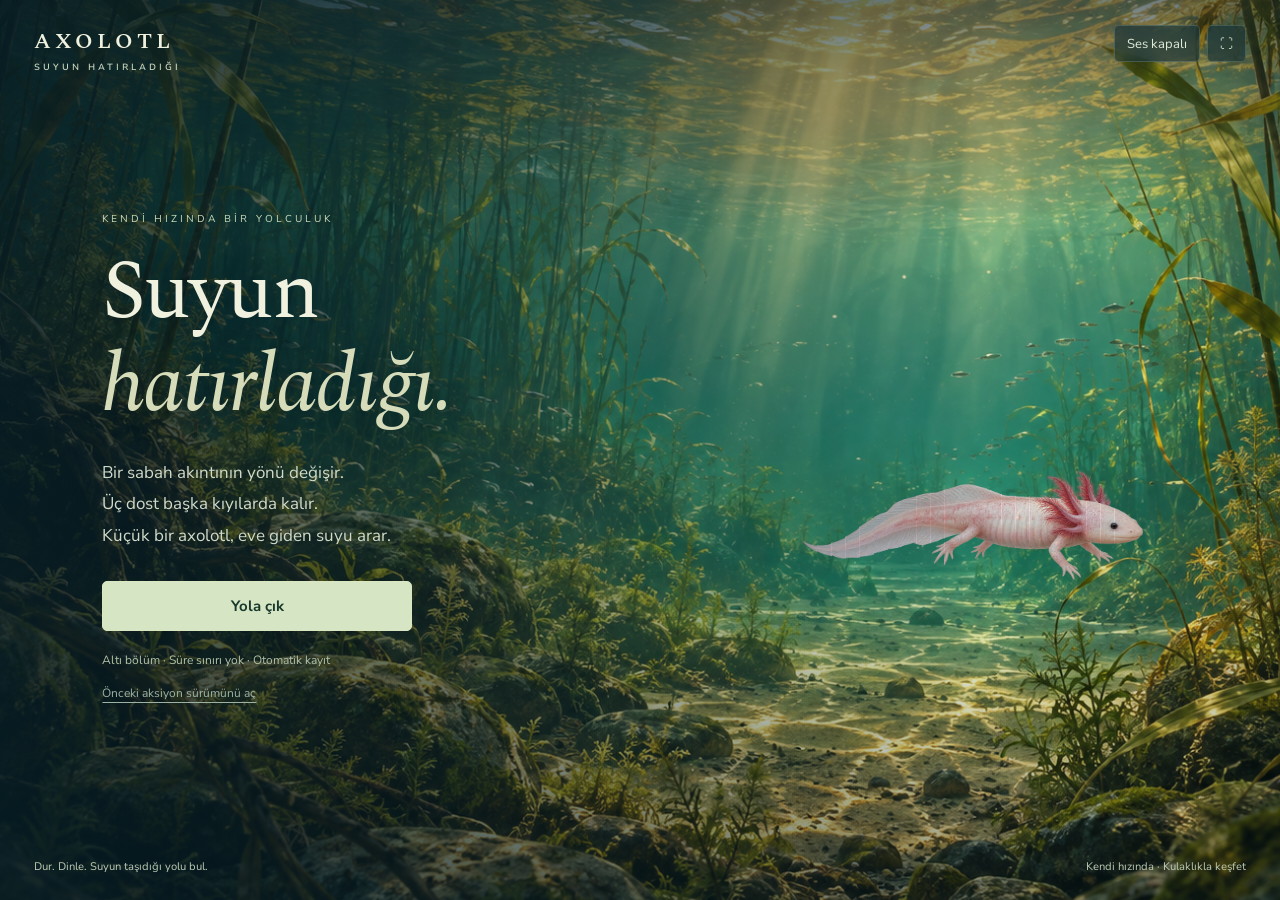
==== index.html @ 3379ec01 "Keep opening camera within the lagoon on wide screens" ====
<!doctype html>
<html lang="tr"><head><meta charset="utf-8"><meta name="viewport" content="width=device-width,initial-scale=1,viewport-fit=cover"><meta name="theme-color" content="#071e25"><meta name="description" content="Axolotl: Suyun Hatırladığı. Altı bölümde geçen sakin, hikâyeli bir su altı keşfi. Kendi hızında yüz, dostlarınla yol al ve suyun eve dönüşünü bul."><title>AXOLOTL — Suyun Hatırladığı</title><link rel="icon" href="data:image/svg+xml,%3Csvg xmlns='http://www.w3.org/2000/svg' viewBox='0 0 32 32'%3E%3Crect width='32' height='32' rx='8' fill='%23071e25'/%3E%3Cpath d='M7 17q5-7 10 0t8 0M7 22q5-7 10 0t8 0' stroke='%23b2d9c0' fill='none' stroke-width='2'/%3E%3C/svg%3E"><link rel="stylesheet" href="story-style.css"></head><body><main id="app">
<canvas id="world" tabindex="0" aria-label="Su altı keşfi. WASD veya oklarla yüz, E ile konuş ve incele, Shift ile güçlü kulaç at."></canvas><div class="shade"></div>
<header><a href="./" class="brand">AXOLOTL<span>SUYUN HATIRLADIĞI</span></a><nav><button id="sound" aria-pressed="false">Ses kapalı</button><button id="journal-button" hidden>Günlük <kbd>J</kbd></button><button id="map-button" hidden>Harita <kbd>M</kbd></button><button id="pause-button" aria-label="Duraklat" hidden>Ⅱ</button><button id="fullscreen" aria-label="Tam ekran">⛶</button></nav></header>
<section id="menu" class="menu screen"><div class="menu-content"><p class="eyebrow">KENDİ HIZINDA BİR YOLCULUK</p><h1>Suyun<br><em>hatırladığı.</em></h1><p class="menu-story">Bir sabah akıntının yönü değişir.<br>Üç dost başka kıyılarda kalır.<br>Küçük bir axolotl, eve giden suyu arar.</p><div class="menu-actions"><button id="continue" class="primary" hidden>Yolculuğa devam et</button><button id="new-game" class="primary">Yola çık</button></div><p class="menu-meta">Altı bölüm · Süre sınırı yok · Otomatik kayıt</p><a class="arcade-link" href="arcade.html">Önceki aksiyon sürümünü aç</a></div><footer><span>Dur. Dinle. Suyun taşıdığı yolu bul.</span><span id="load-state">Suya hazırlanılıyor…</span></footer></section>
<section id="hud" hidden><div class="chapter-label" id="chapter-label"></div><h2 id="objective"></h2><p id="objective-detail"></p><div class="chapter-progress" id="chapter-progress"></div></section>
<div id="compass-wrap" hidden><button id="guide-button" aria-pressed="false">Yol göster</button><span id="saved-label">Bu tarayıcıda kaydedilir</span></div><div id="mini-wrap" hidden><canvas id="mini" width="160" height="75" aria-label="Bölge haritası"></canvas><span id="mini-region"></span></div><div id="desktop-hint" hidden><span><kbd>W A S D</kbd> yüz</span><span><kbd>E</kbd> incele</span><span><kbd>SHIFT</kbd> kulaç</span></div>
<div id="interaction" hidden><button id="interact-button"><kbd>E</kbd> <span id="interaction-label">İncele</span></button><div class="hold-track" hidden><i id="hold-progress"></i></div></div><div id="caption" aria-live="polite"></div><div id="chapter-banner"><small id="banner-small"></small><strong id="banner-title"></strong></div>
<section id="dialogue" role="dialog" aria-modal="true" aria-labelledby="dialogue-title" hidden><div class="dialogue-portrait"><img src="axo-natural.png" alt=""></div><div class="dialogue-body"><div class="dialogue-heading"><span id="speaker"></span><span id="page-count"></span></div><h2 id="dialogue-title"></h2><p id="dialogue-text"></p><div id="story-choices" hidden><button data-ending="water">Suyun sesini</button><button data-ending="friends">Dostlarımı</button></div><button id="dialogue-next">Dinlemeye devam et <span>›</span></button></div></section>
<section id="panel" class="screen panel" role="dialog" aria-modal="true" aria-labelledby="panel-title" hidden><article><div class="panel-heading"><p class="eyebrow" id="panel-kicker"></p><button id="panel-close" aria-label="Kapat">×</button></div><h2 id="panel-title"></h2><p id="panel-copy"></p><div id="panel-content"></div><div id="pause-actions" hidden><button id="resume" class="primary">Devam et</button><button id="home" class="secondary">Kaydet ve ana menüye dön</button></div></article></section>
<div id="touch" hidden><div id="joystick" aria-label="Yüzme kontrolü"><div id="stick"></div><small>YÜZ</small></div><div class="touch-actions"><button id="stroke" aria-label="Güçlü kulaç">≈<small>KULAÇ</small></button><button id="touch-listen" aria-label="Dinle ve incele">◌<small>DİNLE</small></button></div></div>
</main><script src="story-data.js"></script><script src="story-engine.js?v=3.1"></script></body></html>
---- story-style.css ----
@import url('https://fonts.googleapis.com/css2?family=Spectral:ital,wght@0,400;0,500;0,600;1,400;1,500&family=Nunito+Sans:wght@400;600;700&display=swap');
:root{color-scheme:dark;--cream:#eff1df;--sage:#c7dfcb;--gold:#d9c69b;--water:#0d3036}*{box-sizing:border-box}html,body{margin:0;overflow:hidden;background:#071e25;width:100%;height:100%;font:16px 'Nunito Sans',sans-serif;color:var(--cream)}button,a{touch-action:manipulation;-webkit-tap-highlight-color:transparent}button{font:inherit;cursor:pointer}button:focus-visible,a:focus-visible{outline:2px solid var(--gold);outline-offset:4px}[hidden]{display:none!important}#app{position:relative;width:100%;height:100dvh;isolation:isolate}#world{display:block;width:100%;height:100%;touch-action:none;outline:none}.shade{position:absolute;inset:0;pointer-events:none;box-shadow:inset 0 0 120px #06191c65;background:linear-gradient(#061d2465,transparent 25%,transparent 70%,#061d2444)}header{position:absolute;left:34px;right:34px;top:25px;display:flex;justify-content:space-between;align-items:flex-start;z-index:8;pointer-events:none}.brand{font:600 22px 'Spectral',serif;letter-spacing:4px;color:var(--cream);text-decoration:none;pointer-events:auto}.brand span{font:600 9px 'Nunito Sans';letter-spacing:3px;display:block;margin-top:3px;color:#c9d8bf}nav{display:flex;gap:7px;pointer-events:auto}nav button,#guide-button{height:37px;padding:0 12px;border:1px solid #d0e6cd30;background:#0a28378c;color:#e0ecda;border-radius:5px;font-size:13px;backdrop-filter:blur(8px)}nav button:hover,#guide-button:hover{background:#1b424ccc}kbd{font:600 10px 'Nunito Sans';border:1px solid #e4f2de44;border-radius:3px;padding:2px 5px;color:#d3dfc6;white-space:nowrap}nav kbd{font-size:9px;margin-left:4px}.screen{position:absolute;inset:0;z-index:6}.menu{display:flex;align-items:center;padding:95px 8% 80px;background:linear-gradient(90deg,#061c24dd 0%,#061c2480 35%,transparent 78%)}.menu-content{max-width:560px;animation:appear 1s ease-out}.eyebrow{font-size:10px;letter-spacing:3px;color:#c8d8b6;margin:0 0 20px}h1{font:400 clamp(55px,6.5vw,104px)/1.12 'Spectral',serif;letter-spacing:-2px;margin:0;color:#f1f1df;text-shadow:0 3px 30px #061b2677}h1 em{font-weight:400;color:#d6dcb9}.menu-story{font-size:17px;line-height:1.85;color:#d0dac9;margin:25px 0 30px}.menu-actions{display:flex;flex-direction:column;gap:10px;max-width:310px}.primary{border:1px solid #dae6c1;background:#d6e6c5;color:#18382d;font-weight:700;padding:14px 25px;border-radius:5px;font-size:15px;transition:background .2s,transform .2s}.primary:hover{background:#e8f0d8;transform:translateY(-1px)}.primary:disabled{opacity:.45;cursor:wait}.secondary{background:#153943b0;border:1px solid #bfdcc343;color:#d7e6d0;border-radius:5px;padding:12px 20px;font-size:14px}#continue:not([hidden])+#new-game{background:#1236436b;color:#cddbc4;border-color:#cddcc331}.menu-meta{font-size:12px;color:#b1c3a8;margin:21px 0 13px}.arcade-link{color:#9cb3a4;font-size:12px;text-underline-offset:5px}footer{position:absolute;bottom:26px;left:34px;right:34px;display:flex;justify-content:space-between;gap:18px;font-size:11px;color:#bdcbb3}#hud{position:absolute;left:35px;top:104px;pointer-events:none;max-width:450px;text-shadow:0 2px 9px #001f24}.chapter-label{font-size:10px;letter-spacing:2.5px;color:#d7d9b5;margin-bottom:8px}#objective{font:500 23px/1.3 'Spectral';margin:0;color:#e9edda}#objective-detail{font-size:12px;line-height:1.6;color:#becfb9;margin:7px 0 11px;max-width:370px}.chapter-progress{display:flex;gap:7px}.chapter-progress i{width:27px;height:2px;background:#d6e2c744}.chapter-progress i.done{background:#d5e6b8}.chapter-progress i.current{background:#e0c894}#compass-wrap{position:absolute;left:35px;bottom:65px;display:flex;align-items:center;gap:13px}#guide-button{font-size:12px;height:31px}#guide-button[aria-pressed=true]{border-color:#d3ddaa99;background:#31545466}#saved-label{font-size:10px;color:#bdceb6}#desktop-hint{position:absolute;left:35px;bottom:26px;display:flex;gap:17px;font-size:11px;color:#bacab6}#desktop-hint>span{display:flex;align-items:center;gap:7px}#mini-wrap{position:absolute;right:32px;bottom:26px;background:#0b293570;border:1px solid #c0d8b626;border-radius:4px;padding:6px;pointer-events:none}#mini{display:block;width:160px;height:75px}#mini-region{display:block;text-align:center;font-size:8px;letter-spacing:1.5px;color:#c0d1b9;margin-top:5px}#interaction{position:absolute;bottom:130px;left:50%;transform:translateX(-50%);z-index:4;min-width:190px;text-align:center}#interact-button{border:1px solid #d9e7c36e;background:#123746d9;padding:11px 18px;border-radius:5px;color:#e9eeda;font-size:14px;box-shadow:0 8px 25px #03171c50}#interact-button kbd{margin-right:8px}.hold-track{height:3px;background:#d9e7c333;margin:8px 15px}.hold-track i{display:block;width:0;height:100%;background:#d7e9b3}#caption{position:absolute;bottom:190px;left:50%;transform:translateX(-50%);padding:9px 17px;background:#11313ebd;border-radius:4px;color:#d6e1cb;max-width:80%;text-align:center;font-size:13px;pointer-events:none;opacity:0;transition:opacity .3s;z-index:5}#chapter-banner{position:absolute;top:37%;left:0;right:0;text-align:center;pointer-events:none;opacity:0;transition:opacity 1s;z-index:3;text-shadow:0 2px 18px #082a35}#chapter-banner small{font-size:10px;letter-spacing:4px;color:#d9dfc4}#chapter-banner strong{display:block;font:400 45px 'Spectral';margin-top:10px;color:#f1f1db}#dialogue{position:absolute;bottom:34px;left:50%;transform:translateX(-50%);width:min(930px,calc(100% - 60px));padding:25px 34px 20px;background:linear-gradient(130deg,#0a2634ef,#092936f5);border:1px solid #d3ddbc50;border-radius:9px;display:flex;gap:23px;box-shadow:0 15px 70px #03131b8a;z-index:7;animation:fade .3s}.dialogue-portrait{flex-shrink:0;width:90px;padding-top:30px}.dialogue-portrait img{width:110px;height:75px;object-fit:contain;filter:brightness(.88)}.dialogue-body{flex:1;min-width:0}.dialogue-heading{display:flex;justify-content:space-between;color:#c3d6b9;font-size:11px;letter-spacing:2px}#page-count{font-size:10px;letter-spacing:1px;color:#91aaa2}#dialogue-title{font:500 25px 'Spectral';margin:10px 0 8px;color:#e6e9cf}#dialogue-text{font:400 17px/1.8 'Spectral',serif;max-width:70ch;margin:0;color:#d5dfd1}#dialogue-next{display:block;margin:16px 0 0 auto;background:transparent;border:none;color:#d5dfb8;font-size:12px;padding:6px 0 6px 16px}#dialogue-next span{font-size:20px;margin-left:15px}#story-choices{display:flex;gap:10px;margin-top:20px}#story-choices button{flex:1;border:1px solid #c2ddad66;background:#244747;color:#e3e9d0;padding:12px 16px;border-radius:4px;font-size:14px}.panel{display:flex;justify-content:center;align-items:center;background:#061e2ac7;backdrop-filter:blur(12px);padding:80px 22px 30px;overflow:auto}.panel>article{width:min(880px,100%);max-height:100%;overflow:auto;border:1px solid #adc5a940;background:#0b2c3bea;padding:30px;border-radius:9px;box-shadow:0 20px 70px #031b2890}.panel-heading{display:flex;align-items:center;justify-content:space-between}.panel-heading .eyebrow{margin:0}.panel-heading button{background:transparent;border:none;color:#dbe5cc;font-size:26px;width:30px;height:30px}.panel h2{font:400 34px 'Spectral';margin:12px 0;color:#e8ebd4}.panel #panel-copy{font-size:14px;line-height:1.8;color:#b8cfbc}.panel .entry{border-top:1px solid #cbdcb41e;padding:16px 0}.entry summary{cursor:pointer;font:500 21px 'Spectral';color:#dfe6cc}.entry p{font:400 17px/1.85 'Spectral';color:#c2d4c2;max-width:70ch}.entry small{font-size:10px;letter-spacing:1px;color:#a6c2ae}.region-tabs{display:flex;gap:6px;flex-wrap:wrap;margin:20px 0}.region-tabs button{padding:8px 11px;border:1px solid #b0ceac38;border-radius:4px;background:#164052;color:#d2dfc3;font-size:12px}.region-tabs button:disabled{opacity:.35;cursor:default}.region-tabs button[aria-current=true]{border-color:#d8e4bc}.large-map{width:100%;aspect-ratio:2.37;background:#071f2c;border:1px solid #b4cea126;border-radius:5px}.map-legend{font-size:12px;color:#b4cdb4;margin-top:14px;line-height:1.7}#pause-actions{display:flex;flex-direction:column;gap:9px;margin-top:23px;max-width:380px}#touch{position:absolute;bottom:24px;left:23px;right:23px;z-index:4;display:flex;align-items:flex-end;justify-content:space-between;pointer-events:none}#joystick{width:108px;height:108px;border:1px solid #d9e8c843;border-radius:50%;background:#193a4666;position:relative;pointer-events:auto;touch-action:none}#stick{position:absolute;width:44px;height:44px;left:31px;top:31px;border-radius:50%;background:#d3e7c72e;border:1px solid #d3e7c75a;pointer-events:none}#joystick small{position:absolute;bottom:10px;left:0;right:0;text-align:center;font-size:8px;letter-spacing:2px;color:#c4d7b4;pointer-events:none}.touch-actions{display:flex;align-items:flex-end;gap:12px;pointer-events:auto}.touch-actions button{width:65px;height:65px;border:1px solid #d4e2b83d;border-radius:50%;color:#d4e3c5;background:#163c4a9c;font-size:27px;touch-action:none}.touch-actions button:last-child{width:76px;height:76px;background:#2a5149bc}.touch-actions small{display:block;font-size:8px;letter-spacing:1px;margin-top:-3px}@keyframes appear{from{opacity:0;transform:translateY(15px)}to{opacity:1;transform:none}}@keyframes fade{from{opacity:0}to{opacity:1}}@media(max-width:700px){header{left:18px;right:18px;top:18px}.brand{font-size:17px;letter-spacing:2px}.brand span{font-size:7px;letter-spacing:1.5px}nav{gap:5px}nav button{height:32px;padding:0 9px;font-size:11px}nav kbd{display:none}#fullscreen{display:none}nav #journal-button,nav #map-button{font-size:10px;padding:0 7px}.menu{padding:100px 8% 75px;overflow:auto}.menu-content{margin:auto 0}.eyebrow{font-size:9px;letter-spacing:2px}h1{font-size:clamp(48px,11vw,75px);letter-spacing:-1px}.menu-story{font-size:15px;line-height:1.8;margin:21px 0 25px}.menu-meta{font-size:11px}.menu-actions{max-width:280px}footer{bottom:17px;left:20px;right:20px;font-size:10px}footer>span:first-child{max-width:160px}#hud{left:20px;right:20px;top:84px;max-width:320px}.chapter-label{font-size:9px;letter-spacing:2px}#objective{font-size:21px}#objective-detail{font-size:11px;max-width:260px}#desktop-hint{display:none}#compass-wrap{left:20px;bottom:158px;flex-direction:column;align-items:flex-start;gap:8px}#saved-label{font-size:9px}#mini-wrap{right:19px;bottom:155px}#mini{width:105px;height:49px}#mini-region{font-size:7px}#caption{bottom:285px;max-width:85%;font-size:12px}#interaction{bottom:243px;min-width:170px}#interact-button{font-size:13px;padding:9px 13px}#interact-button kbd{display:none}#chapter-banner strong{font-size:32px}#chapter-banner small{font-size:9px;letter-spacing:2px}#dialogue{bottom:18px;width:calc(100% - 28px);padding:20px;gap:0;max-height:70dvh;overflow:auto}.dialogue-portrait{display:none}#dialogue-title{font-size:24px}#dialogue-text{font-size:16px;line-height:1.75}.dialogue-heading{font-size:10px}#dialogue-next{font-size:12px;margin-top:13px}.panel{padding:75px 15px 20px}.panel>article{padding:23px 20px}.panel h2{font-size:29px}.entry p{font-size:16px}.entry summary{font-size:20px}#touch{bottom:20px;left:20px;right:20px}}@media(pointer:coarse){#desktop-hint{display:none}#compass-wrap{bottom:155px}#mini-wrap{bottom:155px}#interaction{bottom:242px}#caption{bottom:295px}}@media(max-height:500px){.menu{align-items:flex-start;padding-top:95px;overflow:auto}.menu-content h1{font-size:48px}.menu-story{font-size:13px;margin:15px 0}.menu-actions{gap:7px}.primary{padding:11px 20px}.menu-meta{margin:13px 0;font-size:10px}footer{display:none}#hud{top:75px}#dialogue{max-height:80dvh;overflow:auto;bottom:10px;padding:16px 25px}#dialogue-text{font-size:15px;line-height:1.65}.dialogue-portrait{display:none}#touch{bottom:12px}#joystick{width:86px;height:86px}#stick{left:20px;top:20px}.touch-actions button{width:54px;height:54px}.touch-actions button:last-child{width:64px;height:64px}#compass-wrap{bottom:117px}#mini-wrap{bottom:115px}#interaction{bottom:110px}#caption{bottom:168px}#objective-detail{display:none}.panel{padding-top:55px}.panel h2{font-size:28px}.panel>article{padding:20px}}@media(prefers-reduced-motion:reduce){*{animation:none!important;transition:none!important}}
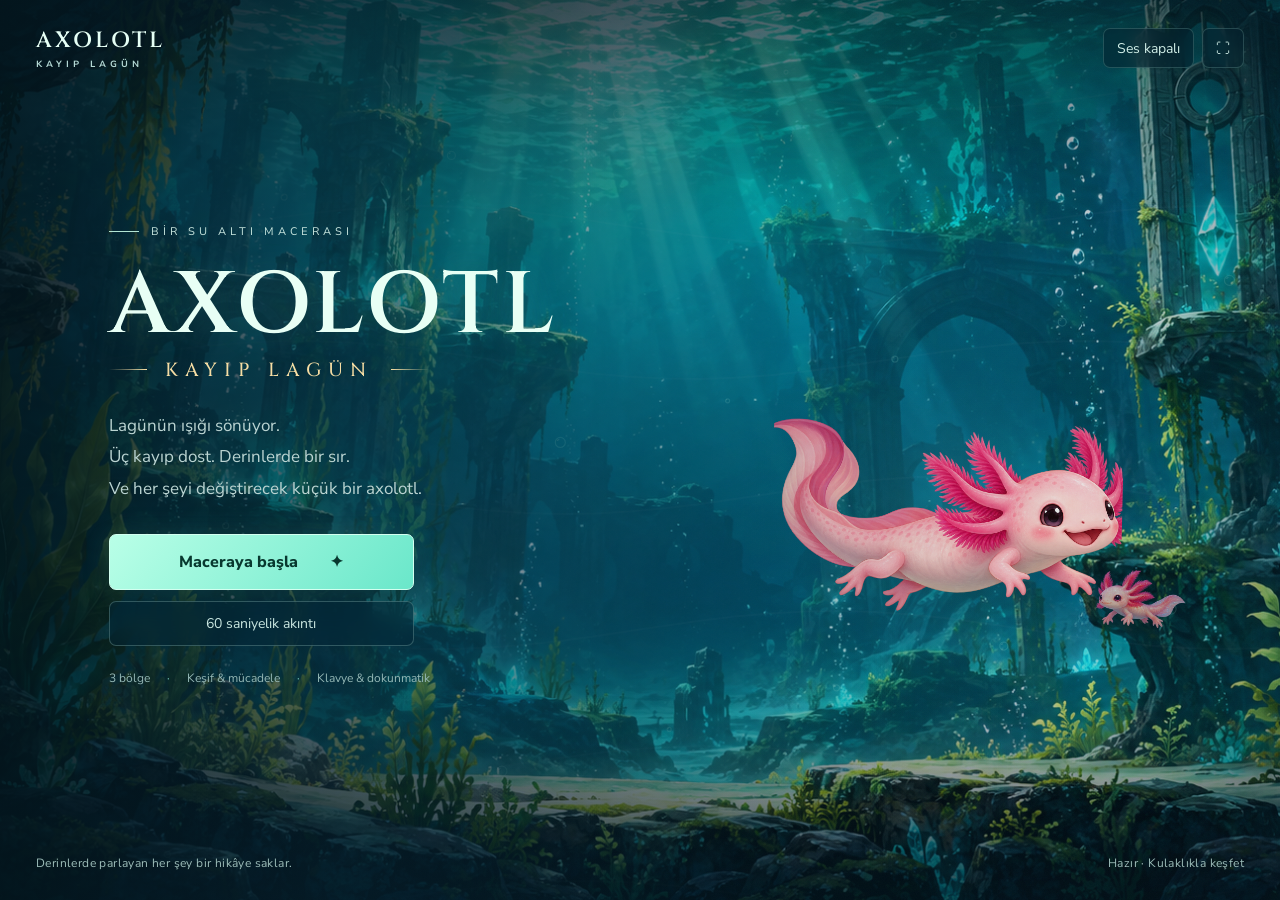
==== commit e4d37f15: "Restore the original axolotl action adventure" ====
--- a/index.html
+++ b/index.html
@@ -1,12 +1,10 @@
 <!doctype html>
-<html lang="tr"><head><meta charset="utf-8"><meta name="viewport" content="width=device-width,initial-scale=1,viewport-fit=cover"><meta name="theme-color" content="#071e25"><meta name="description" content="Axolotl: Suyun Hatırladığı. Altı bölümde geçen sakin, hikâyeli bir su altı keşfi. Kendi hızında yüz, dostlarınla yol al ve suyun eve dönüşünü bul."><title>AXOLOTL — Suyun Hatırladığı</title><link rel="icon" href="data:image/svg+xml,%3Csvg xmlns='http://www.w3.org/2000/svg' viewBox='0 0 32 32'%3E%3Crect width='32' height='32' rx='8' fill='%23071e25'/%3E%3Cpath d='M7 17q5-7 10 0t8 0M7 22q5-7 10 0t8 0' stroke='%23b2d9c0' fill='none' stroke-width='2'/%3E%3C/svg%3E"><link rel="stylesheet" href="story-style.css"></head><body><main id="app">
-<canvas id="world" tabindex="0" aria-label="Su altı keşfi. WASD veya oklarla yüz, E ile konuş ve incele, Shift ile güçlü kulaç at."></canvas><div class="shade"></div>
-<header><a href="./" class="brand">AXOLOTL<span>SUYUN HATIRLADIĞI</span></a><nav><button id="sound" aria-pressed="false">Ses kapalı</button><button id="journal-button" hidden>Günlük <kbd>J</kbd></button><button id="map-button" hidden>Harita <kbd>M</kbd></button><button id="pause-button" aria-label="Duraklat" hidden>Ⅱ</button><button id="fullscreen" aria-label="Tam ekran">⛶</button></nav></header>
-<section id="menu" class="menu screen"><div class="menu-content"><p class="eyebrow">KENDİ HIZINDA BİR YOLCULUK</p><h1>Suyun<br><em>hatırladığı.</em></h1><p class="menu-story">Bir sabah akıntının yönü değişir.<br>Üç dost başka kıyılarda kalır.<br>Küçük bir axolotl, eve giden suyu arar.</p><div class="menu-actions"><button id="continue" class="primary" hidden>Yolculuğa devam et</button><button id="new-game" class="primary">Yola çık</button></div><p class="menu-meta">Altı bölüm · Süre sınırı yok · Otomatik kayıt</p><a class="arcade-link" href="arcade.html">Önceki aksiyon sürümünü aç</a></div><footer><span>Dur. Dinle. Suyun taşıdığı yolu bul.</span><span id="load-state">Suya hazırlanılıyor…</span></footer></section>
-<section id="hud" hidden><div class="chapter-label" id="chapter-label"></div><h2 id="objective"></h2><p id="objective-detail"></p><div class="chapter-progress" id="chapter-progress"></div></section>
-<div id="compass-wrap" hidden><button id="guide-button" aria-pressed="false">Yol göster</button><span id="saved-label">Bu tarayıcıda kaydedilir</span></div><div id="mini-wrap" hidden><canvas id="mini" width="160" height="75" aria-label="Bölge haritası"></canvas><span id="mini-region"></span></div><div id="desktop-hint" hidden><span><kbd>W A S D</kbd> yüz</span><span><kbd>E</kbd> incele</span><span><kbd>SHIFT</kbd> kulaç</span></div>
-<div id="interaction" hidden><button id="interact-button"><kbd>E</kbd> <span id="interaction-label">İncele</span></button><div class="hold-track" hidden><i id="hold-progress"></i></div></div><div id="caption" aria-live="polite"></div><div id="chapter-banner"><small id="banner-small"></small><strong id="banner-title"></strong></div>
-<section id="dialogue" role="dialog" aria-modal="true" aria-labelledby="dialogue-title" hidden><div class="dialogue-portrait"><img src="axo-natural.png" alt=""></div><div class="dialogue-body"><div class="dialogue-heading"><span id="speaker"></span><span id="page-count"></span></div><h2 id="dialogue-title"></h2><p id="dialogue-text"></p><div id="story-choices" hidden><button data-ending="water">Suyun sesini</button><button data-ending="friends">Dostlarımı</button></div><button id="dialogue-next">Dinlemeye devam et <span>›</span></button></div></section>
-<section id="panel" class="screen panel" role="dialog" aria-modal="true" aria-labelledby="panel-title" hidden><article><div class="panel-heading"><p class="eyebrow" id="panel-kicker"></p><button id="panel-close" aria-label="Kapat">×</button></div><h2 id="panel-title"></h2><p id="panel-copy"></p><div id="panel-content"></div><div id="pause-actions" hidden><button id="resume" class="primary">Devam et</button><button id="home" class="secondary">Kaydet ve ana menüye dön</button></div></article></section>
-<div id="touch" hidden><div id="joystick" aria-label="Yüzme kontrolü"><div id="stick"></div><small>YÜZ</small></div><div class="touch-actions"><button id="stroke" aria-label="Güçlü kulaç">≈<small>KULAÇ</small></button><button id="touch-listen" aria-label="Dinle ve incele">◌<small>DİNLE</small></button></div></div>
-</main><script src="story-data.js"></script><script src="story-engine.js?v=3.1"></script></body></html>
+<html lang="tr"><head><meta charset="utf-8"><meta name="viewport" content="width=device-width,initial-scale=1,viewport-fit=cover"><meta name="theme-color" content="#061b26"><meta name="description" content="Axolotl: Kayıp Lagün. Işıltılı su altı dünyasını keşfet, dostlarını kurtar ve derinliğin koruyucusuyla yüzleş."><title>AXOLOTL — Kayıp Lagün</title><link rel="icon" href="data:image/svg+xml,%3Csvg xmlns='http://www.w3.org/2000/svg' viewBox='0 0 32 32'%3E%3Crect width='32' height='32' rx='8' fill='%23061b26'/%3E%3Cpath d='M8 16l8-10 8 10-8 10z' fill='%237dfce0'/%3E%3C/svg%3E"><link rel="stylesheet" href="style-v2.css"></head><body>
+<main id="app"><canvas id="world" tabindex="0" aria-label="Axolotl su altı macerası. WASD ile yüz, boşluk ile baloncuk at, Shift ile atıl."></canvas><div class="vignette"></div><div class="grain"></div>
+<header class="topbar"><a class="wordmark" href="./">AXOLOTL<span>KAYIP LAGÜN</span></a><div class="top-actions"><button id="sound" aria-label="Sesi aç" aria-pressed="false">Ses kapalı</button><button id="fullscreen" aria-label="Tam ekran">⛶</button><button id="pause" aria-label="Duraklat" hidden>Ⅱ</button></div></header>
+<div id="hud" class="hud" hidden><section class="vitals"><div class="portrait"><img src="axolotl.png" alt=""></div><div class="vital-bars"><div class="vital-label"><b>AXO</b><span id="health-label">100 / 100</span></div><div class="bar health"><i id="health-fill"></i></div><div class="bar energy"><i id="energy-fill"></i></div><small>Atılma enerjisi</small></div></section><section class="objective"><div class="chapter" id="chapter">01 · IŞIKLI SIĞLIK</div><div id="mission">İncileri bul. Dostlarını kurtar.</div><div class="mission-count"><span id="pearls">◇ 0 / 6</span><span id="rescues">Dostlar 0 / 3</span></div></section><section class="scorebox"><span>PUAN</span><b id="score">0</b><small id="combo">KEŞFE ÇIK</small></section><div id="boss-hud" hidden><div class="boss-label">DERİNLİĞİN KORUYUCUSU <span id="boss-value"></span></div><div class="bar boss"><i id="boss-fill"></i></div></div></div>
+<div id="minimap-wrap" hidden><canvas id="minimap" width="160" height="95" aria-label="Lagün haritası"></canvas><span id="region">IŞIKLI SIĞLIK</span></div><div id="hint" class="game-hint" hidden><span><kbd>W A S D</kbd> yüz</span><span><kbd>BOŞLUK</kbd> baloncuk</span><span><kbd>SHIFT</kbd> atıl</span></div><div id="toast" role="status" aria-live="polite"></div><div id="region-banner" class="region-banner"><small id="banner-small"></small><strong id="banner-title"></strong></div>
+<section id="menu" class="screen menu"><div class="menu-content"><div class="menu-kicker"><span></span> BİR SU ALTI MACERASI</div><h1>AXOLOTL</h1><div class="title-sub"><i></i> KAYIP LAGÜN <i></i></div><p class="story">Lagünün ışığı sönüyor.<br>Üç kayıp dost. Derinlerde bir sır.<br>Ve her şeyi değiştirecek küçük bir axolotl.</p><div class="menu-buttons"><button id="adventure" class="primary">Maceraya başla <span>✦</span></button><button id="sprint" class="secondary">60 saniyelik akıntı</button></div><div class="menu-notes"><span>3 bölge</span><span>Keşif & mücadele</span><span>Klavye & dokunmatik</span></div></div><div class="menu-bottom"><span>Derinlerde parlayan her şey bir hikâye saklar.</span><span id="load-state">Lagün hazırlanıyor…</span></div></section>
+<section id="dialog" class="screen dialog" hidden><div class="dialog-card"><small id="dialog-kicker">MOLA</small><h2 id="dialog-title">Sular sakinleşsin.</h2><p id="dialog-copy"></p><div id="results" hidden></div><div id="upgrade-options" hidden></div><button id="dialog-main" class="primary">Devam et</button><button id="dialog-home" class="text-button">Ana menü</button></div></section>
+<div id="touch" class="touch-controls" hidden><div id="joystick" aria-label="Dokunmatik yüzme kontrolü"><div id="stick"></div><span>YÜZ</span></div><div class="touch-actions"><button id="touch-dash" aria-label="Atıl">≈<span>ATIL</span></button><button id="touch-fire" aria-label="Baloncuk saldırısı">◉<span>AT</span></button></div></div><div id="sprint-timer" hidden>60</div>
+</main><script src="engine.js"></script></body></html>
--- a/style-v2.css
+++ b/style-v2.css
@@ -0,0 +1,3 @@
+@import url('https://fonts.googleapis.com/css2?family=Cinzel:wght@500;600;700;800&family=Nunito+Sans:wght@400;600;700;800&display=swap');
+:root{color-scheme:dark;--ice:#cefff0;--mint:#7dfce0;--gold:#f6dda4;--pink:#ffb6d3}*{box-sizing:border-box}html,body{margin:0;width:100%;height:100%;overflow:hidden;background:#061b26}body{font:16px 'Nunito Sans',sans-serif;color:#e3f9f3}button{font:inherit;cursor:pointer;touch-action:manipulation}button,a{-webkit-tap-highlight-color:transparent}button:focus-visible,a:focus-visible,canvas:focus-visible{outline:2px solid var(--gold);outline-offset:5px}[hidden]{display:none!important}#app{position:relative;width:100%;height:100%;height:100dvh;isolation:isolate}#world{display:block;width:100%;height:100%;touch-action:none;outline:none!important}.vignette{position:absolute;inset:0;pointer-events:none;box-shadow:inset 0 0 180px 30px #03141b8c;background:linear-gradient(#00131f65,transparent 25%,transparent 75%,#00131f88)}.grain{position:absolute;inset:0;pointer-events:none;opacity:.035;background-image:url("data:image/svg+xml,%3Csvg xmlns='http://www.w3.org/2000/svg' width='180' height='180'%3E%3Cfilter id='n'%3E%3CfeTurbulence type='fractalNoise' baseFrequency='.85' numOctaves='3' stitchTiles='stitch'/%3E%3C/filter%3E%3Crect width='100%25' height='100%25' opacity='.8' filter='url(%23n)'/%3E%3C/svg%3E")}.topbar{position:absolute;z-index:6;left:36px;right:36px;top:26px;display:flex;align-items:center;justify-content:space-between;pointer-events:none}.wordmark{text-decoration:none;color:#e6fff5;font:600 22px 'Cinzel',serif;letter-spacing:3px;pointer-events:auto}.wordmark span{display:block;font:700 9px 'Nunito Sans',sans-serif;letter-spacing:4px;margin-top:3px;color:#b4d9d5}.top-actions{display:flex;gap:8px;pointer-events:auto}.top-actions button{background:#021e2c80;border:1px solid #a8e3d533;border-radius:7px;color:#d0eee7;min-width:42px;height:40px;padding:0 13px;font-size:14px;backdrop-filter:blur(8px)}.top-actions button:hover{border-color:#b4e7dd80}.screen{position:absolute;inset:0;z-index:5;display:flex;align-items:center}.menu{background:linear-gradient(90deg,#03151ddc 0%,#06202e9c 27%,#021a2525 62%,transparent);padding:100px 8.5% 90px}.menu-content{max-width:580px;animation:appear .8s ease-out}.menu-kicker{font-size:11px;letter-spacing:4px;color:#c7e4dd;display:flex;align-items:center;gap:12px}.menu-kicker>span{height:1px;width:30px;background:#b3e5d4}h1{font:600 clamp(50px,6.8vw,108px)/1.15 'Cinzel',serif;letter-spacing:3px;color:#e8fff5;margin:17px 0 1px;text-shadow:0 2px 35px #74efd530}.title-sub{display:flex;align-items:center;gap:18px;color:var(--gold);letter-spacing:7px;font:500 19px 'Cinzel';white-space:nowrap}.title-sub i{display:block;width:38px;height:1px;background:linear-gradient(90deg,transparent,var(--gold))}.title-sub i:last-child{transform:rotate(180deg)}.story{font-size:17px;line-height:1.85;color:#bbd4d2;margin:27px 0 30px}.menu-buttons{display:flex;align-items:stretch;flex-direction:column;gap:11px;max-width:305px}.primary{background:linear-gradient(130deg,#b9ffe7,#6ae7ca);color:#08382f;border:1px solid #d3fff0;border-radius:7px;padding:16px 25px;font-weight:800;font-size:16px;box-shadow:0 0 30px #6befcf24,0 8px 25px #02131955;transition:transform .2s,box-shadow .2s}.primary:hover{transform:translateY(-2px);box-shadow:0 0 40px #6befcf50,0 12px 25px #02131988}.primary:disabled{opacity:.55;cursor:wait}.primary span{margin-left:28px}.secondary{background:#03253677;color:#c9e6e0;border:1px solid #b9e7dc40;border-radius:7px;padding:12px 20px;font-size:14px;backdrop-filter:blur(10px)}.secondary:hover{background:#164855bb}.menu-notes{display:flex;gap:17px;margin-top:24px;color:#95b8b6;font-size:12px}.menu-notes span+span::before{content:'·';padding-right:17px;color:#71bdaf}.menu-bottom{position:absolute;bottom:29px;left:36px;right:36px;display:flex;justify-content:space-between;font-size:12px;color:#9cbcb8;letter-spacing:.4px}.hud{position:absolute;inset:100px 35px auto;pointer-events:none;display:flex;align-items:flex-start;justify-content:space-between;gap:15px}.vitals{display:flex;align-items:center;gap:12px;width:235px}.portrait{width:56px;height:56px;overflow:hidden;border-radius:50%;background:#174b52b3;border:1px solid #b3e4d95a;box-shadow:0 0 20px #79ecb920}.portrait img{width:95px;height:64px;object-fit:contain;margin-left:-23px}.vital-bars{flex:1}.vital-label{display:flex;justify-content:space-between;align-items:center;margin-bottom:6px;font-size:12px}.vital-label b{letter-spacing:2px;color:#e1fff2}.vital-label span{font-variant-numeric:tabular-nums;font-size:11px;color:#b6d2cc}.bar{height:7px;background:#02252a9c;border-radius:2px;overflow:hidden;border:1px solid #a0dfd525}.bar i{display:block;height:100%;width:100%;transition:width .12s}.health i{background:linear-gradient(90deg,#ff8eb8,#ffcae0)}.energy{height:3px;margin-top:5px}.energy i{background:#83eed8}.vital-bars small{display:block;margin-top:5px;font-size:10px;color:#8aaea8}.objective{text-align:center;background:linear-gradient(#031c2760,transparent);padding:0 20px 20px}.chapter{font-size:11px;color:var(--gold);letter-spacing:2px;margin-bottom:8px}#mission{font-size:16px;font-weight:700;line-height:1.4;text-shadow:0 2px 7px #001520}.mission-count{display:flex;justify-content:center;gap:22px;margin-top:9px;font-size:13px;color:#c8e7df}.scorebox{min-width:115px;text-align:right}.scorebox>span{font-size:10px;letter-spacing:3px;color:#b9d0cc}.scorebox b{display:block;font:600 35px 'Cinzel';font-variant-numeric:tabular-nums;color:#eefbf0;margin:2px 0}.scorebox small{font-size:10px;letter-spacing:1.2px;color:var(--gold)}#boss-hud{position:absolute;top:102px;left:50%;transform:translateX(-50%);width:360px}.boss-label{display:flex;justify-content:space-between;font-size:10px;letter-spacing:1px;color:#ffd8e3;margin-bottom:7px}.boss{height:6px}.boss i{background:linear-gradient(90deg,#a366c7,#f497c4)}#minimap-wrap{position:absolute;bottom:28px;right:34px;padding:6px;background:#001a2680;border:1px solid #99d8ce44;border-radius:5px;pointer-events:none}#minimap{display:block;width:160px;height:95px}#minimap-wrap>span{display:block;font-size:9px;letter-spacing:1.5px;text-align:center;color:#adcfc6;margin-top:5px}.game-hint{position:absolute;bottom:31px;left:36px;display:flex;gap:20px;color:#bdcfc9;font-size:12px;pointer-events:none}.game-hint span{display:flex;align-items:center;gap:7px}kbd{font:700 10px 'Nunito Sans';padding:4px 7px;border:1px solid #bce9dc3d;border-radius:4px;color:#d2e9df;background:#01253170}#toast{position:absolute;left:50%;bottom:108px;transform:translateX(-50%);background:#062b35da;border:1px solid #b9f2d752;border-radius:6px;padding:11px 20px;font-size:14px;color:#defff0;z-index:9;opacity:0;pointer-events:none;text-align:center;transition:opacity .2s;max-width:min(550px,90vw)}.region-banner{position:absolute;inset:37% 0 auto;text-align:center;pointer-events:none;opacity:0;transition:opacity .6s;z-index:3;text-shadow:0 2px 20px #000}.region-banner small{font-size:11px;letter-spacing:5px;color:#cef1e2;display:block}.region-banner strong{display:block;font:500 42px 'Cinzel';letter-spacing:3px;color:#e9fff4;margin-top:10px}.dialog{justify-content:center;background:#0118219c;backdrop-filter:blur(10px);padding:85px 20px 25px;overflow:auto}.dialog-card{text-align:center;width:510px;max-width:100%;padding:38px 36px;background:linear-gradient(135deg,#103f4ce8,#061f2dea);border:1px solid #addfd847;border-radius:15px;box-shadow:0 25px 100px #001018aa;animation:appear .3s ease-out}.dialog-card>small{color:var(--gold);font-size:11px;letter-spacing:4px}h2{font:500 31px/1.3 'Cinzel';margin:17px 0 13px;color:#eafff4}.dialog-card p{color:#b9d7cf;line-height:1.7;font-size:16px}.dialog-card>.primary{display:block;width:100%;margin-top:25px}.text-button{border:none;background:transparent;color:#a5cbc0;font-size:14px;padding:13px 20px;margin-top:5px}#results{display:flex;justify-content:center;gap:40px;margin:25px 0}#results b{display:block;font:600 33px 'Cinzel';color:var(--gold)}#results span{font-size:12px;color:#b9d2c9}#upgrade-options{display:flex;flex-direction:column;gap:9px;margin:25px 0 0}#upgrade-options button{display:flex;text-align:left;align-items:center;gap:15px;color:#e2fbee;border:1px solid #a9e8d63b;border-radius:7px;background:#0b45525c;padding:14px}#upgrade-options button:hover{background:#1e645f88;border-color:#b4ffe1}#upgrade-options button>b{font-size:24px;color:var(--gold);width:30px;text-align:center}#upgrade-options strong{display:block;font-size:15px;margin-bottom:3px}#upgrade-options small{font-size:12px;color:#aacfc2}.touch-controls{position:absolute;inset:auto 0 28px;justify-content:space-between;align-items:flex-end;padding:0 28px;pointer-events:none;z-index:4;display:flex}#joystick{width:115px;height:115px;border-radius:50%;border:1px solid #c6ffde45;background:#08323a55;position:relative;touch-action:none;pointer-events:auto}#stick{position:absolute;width:47px;height:47px;left:33px;top:33px;border-radius:50%;background:#aeffdf3b;border:1px solid #c0ffe775;pointer-events:none}#joystick>span{position:absolute;bottom:10px;width:100%;text-align:center;font-size:9px;letter-spacing:2px;color:#b4ded2;pointer-events:none}.touch-actions{display:flex;gap:13px;pointer-events:auto}.touch-actions button{width:66px;height:66px;border-radius:50%;border:1px solid #c6ffde66;background:#06303a9c;color:#d2fff1;font-size:28px;touch-action:none;user-select:none}.touch-actions button:last-child{width:79px;height:79px;background:#10575bbc}.touch-actions span{display:block;font-size:9px;letter-spacing:1px;margin-top:-3px}#sprint-timer{position:absolute;top:198px;left:50%;transform:translateX(-50%);font:600 36px 'Cinzel';color:var(--gold);pointer-events:none}@keyframes appear{from{opacity:0;transform:translateY(18px)}to{opacity:1;transform:none}}@media(pointer:coarse){.game-hint{display:none}#minimap-wrap{bottom:165px;right:20px}#minimap{width:105px;height:63px}#minimap-wrap>span{font-size:8px}}@media(max-width:700px){.topbar{left:18px;right:18px;top:20px}.wordmark{font-size:17px}.wordmark span{font-size:7px;letter-spacing:3px}.top-actions{gap:5px}.top-actions button{height:35px;min-width:35px;padding:0 9px;font-size:12px}.menu{padding:85px 8% 75px;align-items:center;background:linear-gradient(90deg,#041b28dd,#051d2e65)}h1{font-size:clamp(42px,11.5vw,80px);letter-spacing:1px}.menu-kicker{font-size:9px;letter-spacing:2px}.title-sub{font-size:14px;letter-spacing:4px;gap:10px}.title-sub i{width:25px}.story{font-size:15px;line-height:1.75;margin:22px 0}.menu-notes{gap:9px;font-size:10px}.menu-notes span+span::before{padding-right:9px}.menu-bottom{left:20px;right:20px;bottom:20px;font-size:10px;gap:15px}.menu-bottom span:first-child{max-width:180px}.hud{inset:85px 17px auto;flex-wrap:wrap}.vitals{width:166px;gap:8px}.portrait{width:43px;height:43px}.portrait img{width:77px;height:54px;margin-left:-19px}.scorebox{min-width:75px}.scorebox b{font-size:25px}.scorebox small{font-size:8px}.objective{order:3;width:100%;padding-top:8px}.chapter{font-size:9px;margin-bottom:4px}#mission{font-size:14px}.mission-count{font-size:12px;margin-top:5px}.vital-bars small{font-size:9px}.game-hint{gap:8px;left:18px;font-size:10px}#boss-hud{top:135px;width:75vw}.boss-label{font-size:8px}.region-banner strong{font-size:27px}.region-banner small{font-size:9px;letter-spacing:3px}.dialog-card{padding:25px 20px}h2{font-size:26px}.dialog-card p{font-size:14px}.touch-controls{padding:0 20px;bottom:22px}#joystick{width:105px;height:105px}#stick{left:28px;top:28px}#sprint-timer{top:220px;font-size:28px}}@media(max-height:600px) and (min-width:700px){.menu{padding-top:65px}.story{font-size:14px;margin:15px 0}.menu-content h1{font-size:65px}.primary{padding:12px 20px}.menu-notes{margin-top:14px}.hud{top:82px}.topbar{top:16px}.menu-bottom{bottom:18px}}@media(prefers-reduced-motion:reduce){*{animation:none!important;transition:none!important}.grain{display:none}}
+@media(max-width:700px){.game-hint{display:none}#minimap-wrap{bottom:170px;right:20px}#minimap{width:105px;height:63px}#minimap-wrap>span{font-size:8px}#sprint-timer{top:265px}#toast{bottom:265px;font-size:13px;padding:9px 14px}.menu{overflow:auto}.menu-content{margin:auto 0}}@media(max-height:480px){.menu{overflow:auto;padding-top:95px;padding-bottom:70px;align-items:flex-start}.menu-bottom{position:fixed;background:#041c2990;padding:5px;bottom:8px}.menu-content h1{font-size:46px}.story{font-size:13px;line-height:1.5;margin:15px 0}.menu-notes{margin-top:12px}.title-sub{font-size:13px}.hud{top:70px}.objective{padding-bottom:8px}.touch-controls{bottom:15px}#joystick{width:90px;height:90px}#stick{left:21px;top:21px}#minimap-wrap{bottom:125px}#toast{bottom:125px}.dialog-card{margin:30px 0}.region-banner strong{font-size:27px}}
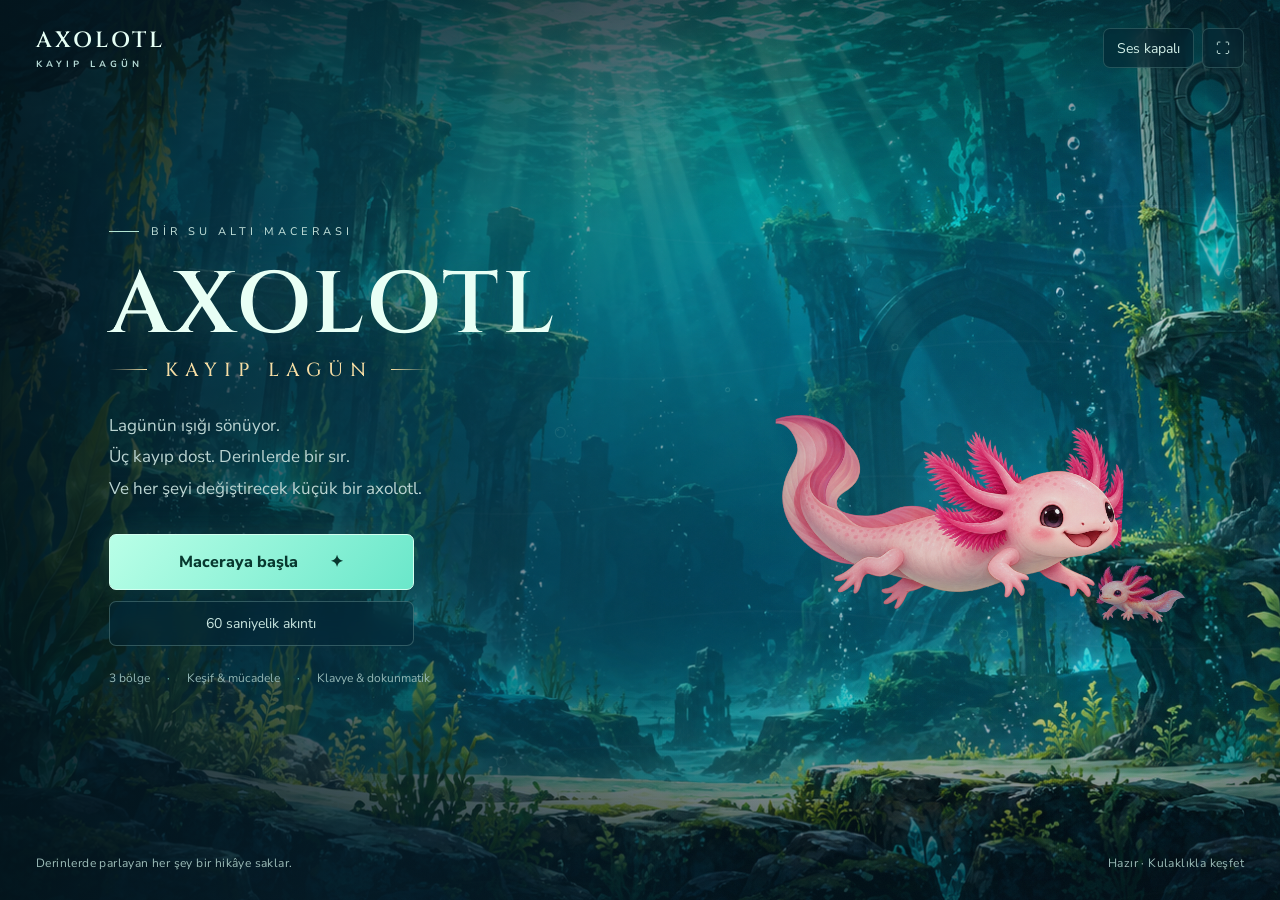
==== commit 18bba449: "Smooth swimming and camera in the restored original game" ====
--- a/index.html
+++ b/index.html
@@ -7,4 +7,4 @@
 <section id="menu" class="screen menu"><div class="menu-content"><div class="menu-kicker"><span></span> BİR SU ALTI MACERASI</div><h1>AXOLOTL</h1><div class="title-sub"><i></i> KAYIP LAGÜN <i></i></div><p class="story">Lagünün ışığı sönüyor.<br>Üç kayıp dost. Derinlerde bir sır.<br>Ve her şeyi değiştirecek küçük bir axolotl.</p><div class="menu-buttons"><button id="adventure" class="primary">Maceraya başla <span>✦</span></button><button id="sprint" class="secondary">60 saniyelik akıntı</button></div><div class="menu-notes"><span>3 bölge</span><span>Keşif & mücadele</span><span>Klavye & dokunmatik</span></div></div><div class="menu-bottom"><span>Derinlerde parlayan her şey bir hikâye saklar.</span><span id="load-state">Lagün hazırlanıyor…</span></div></section>
 <section id="dialog" class="screen dialog" hidden><div class="dialog-card"><small id="dialog-kicker">MOLA</small><h2 id="dialog-title">Sular sakinleşsin.</h2><p id="dialog-copy"></p><div id="results" hidden></div><div id="upgrade-options" hidden></div><button id="dialog-main" class="primary">Devam et</button><button id="dialog-home" class="text-button">Ana menü</button></div></section>
 <div id="touch" class="touch-controls" hidden><div id="joystick" aria-label="Dokunmatik yüzme kontrolü"><div id="stick"></div><span>YÜZ</span></div><div class="touch-actions"><button id="touch-dash" aria-label="Atıl">≈<span>ATIL</span></button><button id="touch-fire" aria-label="Baloncuk saldırısı">◉<span>AT</span></button></div></div><div id="sprint-timer" hidden>60</div>
-</main><script src="engine.js"></script></body></html>
+</main><script src="engine.js?v=2.1"></script></body></html>
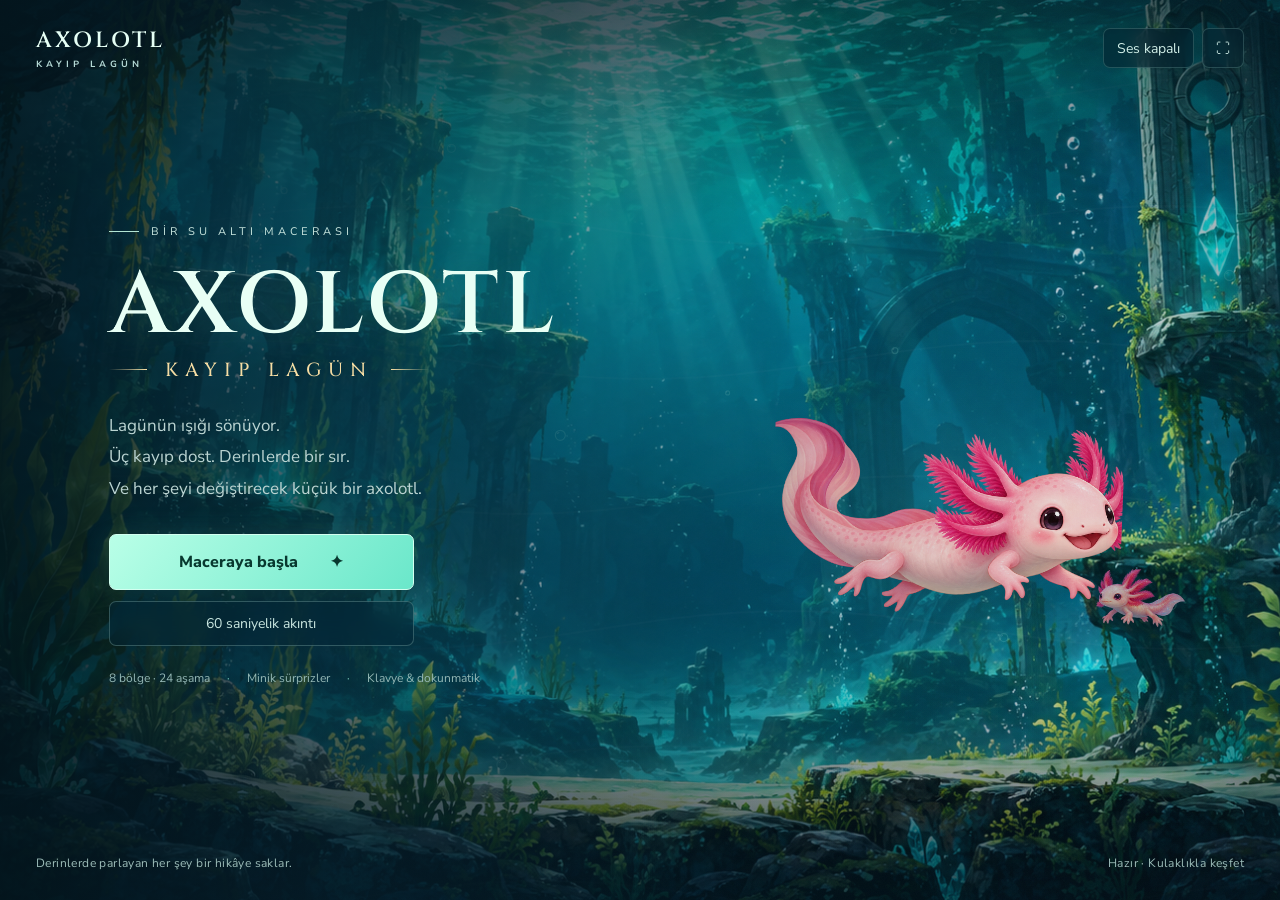
==== commit 2235e722: "Expand axolotl adventure with 24 stages, powers and playful events" ====
--- a/index.html
+++ b/index.html
@@ -1,10 +1,10 @@
 <!doctype html>
-<html lang="tr"><head><meta charset="utf-8"><meta name="viewport" content="width=device-width,initial-scale=1,viewport-fit=cover"><meta name="theme-color" content="#061b26"><meta name="description" content="Axolotl: Kayıp Lagün. Işıltılı su altı dünyasını keşfet, dostlarını kurtar ve derinliğin koruyucusuyla yüzleş."><title>AXOLOTL — Kayıp Lagün</title><link rel="icon" href="data:image/svg+xml,%3Csvg xmlns='http://www.w3.org/2000/svg' viewBox='0 0 32 32'%3E%3Crect width='32' height='32' rx='8' fill='%23061b26'/%3E%3Cpath d='M8 16l8-10 8 10-8 10z' fill='%237dfce0'/%3E%3C/svg%3E"><link rel="stylesheet" href="style-v2.css"></head><body>
+<html lang="tr"><head><meta charset="utf-8"><meta name="viewport" content="width=device-width,initial-scale=1,viewport-fit=cover"><meta name="theme-color" content="#061b26"><meta name="description" content="Axolotl: Kayıp Lagün. Işıltılı su altı dünyasını keşfet, dostlarını kurtar ve derinliğin koruyucusuyla yüzleş."><title>AXOLOTL — Kayıp Lagün</title><link rel="icon" href="data:image/svg+xml,%3Csvg xmlns='http://www.w3.org/2000/svg' viewBox='0 0 32 32'%3E%3Crect width='32' height='32' rx='8' fill='%23061b26'/%3E%3Cpath d='M8 16l8-10 8 10-8 10z' fill='%237dfce0'/%3E%3C/svg%3E"><link rel="stylesheet" href="style-v2.css?v=4.0"></head><body>
 <main id="app"><canvas id="world" tabindex="0" aria-label="Axolotl su altı macerası. WASD ile yüz, boşluk ile baloncuk at, Shift ile atıl."></canvas><div class="vignette"></div><div class="grain"></div>
 <header class="topbar"><a class="wordmark" href="./">AXOLOTL<span>KAYIP LAGÜN</span></a><div class="top-actions"><button id="sound" aria-label="Sesi aç" aria-pressed="false">Ses kapalı</button><button id="fullscreen" aria-label="Tam ekran">⛶</button><button id="pause" aria-label="Duraklat" hidden>Ⅱ</button></div></header>
-<div id="hud" class="hud" hidden><section class="vitals"><div class="portrait"><img src="axolotl.png" alt=""></div><div class="vital-bars"><div class="vital-label"><b>AXO</b><span id="health-label">100 / 100</span></div><div class="bar health"><i id="health-fill"></i></div><div class="bar energy"><i id="energy-fill"></i></div><small>Atılma enerjisi</small></div></section><section class="objective"><div class="chapter" id="chapter">01 · IŞIKLI SIĞLIK</div><div id="mission">İncileri bul. Dostlarını kurtar.</div><div class="mission-count"><span id="pearls">◇ 0 / 6</span><span id="rescues">Dostlar 0 / 3</span></div></section><section class="scorebox"><span>PUAN</span><b id="score">0</b><small id="combo">KEŞFE ÇIK</small></section><div id="boss-hud" hidden><div class="boss-label">DERİNLİĞİN KORUYUCUSU <span id="boss-value"></span></div><div class="bar boss"><i id="boss-fill"></i></div></div></div>
-<div id="minimap-wrap" hidden><canvas id="minimap" width="160" height="95" aria-label="Lagün haritası"></canvas><span id="region">IŞIKLI SIĞLIK</span></div><div id="hint" class="game-hint" hidden><span><kbd>W A S D</kbd> yüz</span><span><kbd>BOŞLUK</kbd> baloncuk</span><span><kbd>SHIFT</kbd> atıl</span></div><div id="toast" role="status" aria-live="polite"></div><div id="region-banner" class="region-banner"><small id="banner-small"></small><strong id="banner-title"></strong></div>
-<section id="menu" class="screen menu"><div class="menu-content"><div class="menu-kicker"><span></span> BİR SU ALTI MACERASI</div><h1>AXOLOTL</h1><div class="title-sub"><i></i> KAYIP LAGÜN <i></i></div><p class="story">Lagünün ışığı sönüyor.<br>Üç kayıp dost. Derinlerde bir sır.<br>Ve her şeyi değiştirecek küçük bir axolotl.</p><div class="menu-buttons"><button id="adventure" class="primary">Maceraya başla <span>✦</span></button><button id="sprint" class="secondary">60 saniyelik akıntı</button></div><div class="menu-notes"><span>3 bölge</span><span>Keşif & mücadele</span><span>Klavye & dokunmatik</span></div></div><div class="menu-bottom"><span>Derinlerde parlayan her şey bir hikâye saklar.</span><span id="load-state">Lagün hazırlanıyor…</span></div></section>
+<div id="hud" class="hud" hidden><section class="vitals"><div class="portrait"><img src="axolotl.png" alt=""></div><div class="vital-bars"><div class="vital-label"><b>AXO</b><span id="health-label">100 / 100</span></div><div class="bar health"><i id="health-fill"></i></div><div class="bar energy"><i id="energy-fill"></i></div><small>Atılma enerjisi</small></div></section><section class="objective"><div class="chapter" id="chapter">01 · IŞIKLI SIĞLIK</div><div id="mission">İncileri bul. Dostlarını kurtar.</div><div class="mission-count"><span id="pearls">◇ 0 / 6</span><span id="rescues">Dostlar 0</span></div><div class="stage-row"><span id="stage-label">Aşama 1 / 3</span><div id="stage-track" aria-label="Aşama ilerlemesi"></div></div><small id="challenge-label" class="challenge-label"></small></section><section class="scorebox"><span>PUAN</span><b id="score">0</b><small id="combo">KEŞFE ÇIK</small></section><div id="boss-hud" hidden><div class="boss-label"><span id="boss-name">DERİNLİĞİN KORUYUCUSU</span> <span id="boss-value"></span></div><div class="bar boss"><i id="boss-fill"></i></div></div></div>
+<div id="power-strip" hidden aria-label="Geçici güçler"></div><div id="event-status" hidden aria-live="polite"></div><div id="minimap-wrap" hidden><canvas id="minimap" width="160" height="95" aria-label="Lagün haritası"></canvas><span id="region">IŞIKLI SIĞLIK</span></div><div id="hint" class="game-hint" hidden><span><kbd>W A S D</kbd> yüz</span><span><kbd>BOŞLUK</kbd> baloncuk</span><span><kbd>SHIFT</kbd> atıl</span></div><div id="toast" role="status" aria-live="polite"></div><div id="region-banner" class="region-banner"><small id="banner-small"></small><strong id="banner-title"></strong></div>
+<section id="menu" class="screen menu"><div class="menu-content"><div class="menu-kicker"><span></span> BİR SU ALTI MACERASI</div><h1>AXOLOTL</h1><div class="title-sub"><i></i> KAYIP LAGÜN <i></i></div><p class="story">Lagünün ışığı sönüyor.<br>Üç kayıp dost. Derinlerde bir sır.<br>Ve her şeyi değiştirecek küçük bir axolotl.</p><div class="menu-buttons"><button id="continue-run" class="secondary" hidden>Kayıt noktasından devam et</button><button id="adventure" class="primary">Maceraya başla <span>✦</span></button><button id="sprint" class="secondary">60 saniyelik akıntı</button></div><div class="menu-notes"><span>8 bölge · 24 aşama</span><span>Minik sürprizler</span><span>Klavye & dokunmatik</span></div></div><div class="menu-bottom"><span>Derinlerde parlayan her şey bir hikâye saklar.</span><span id="load-state">Lagün hazırlanıyor…</span></div></section>
 <section id="dialog" class="screen dialog" hidden><div class="dialog-card"><small id="dialog-kicker">MOLA</small><h2 id="dialog-title">Sular sakinleşsin.</h2><p id="dialog-copy"></p><div id="results" hidden></div><div id="upgrade-options" hidden></div><button id="dialog-main" class="primary">Devam et</button><button id="dialog-home" class="text-button">Ana menü</button></div></section>
 <div id="touch" class="touch-controls" hidden><div id="joystick" aria-label="Dokunmatik yüzme kontrolü"><div id="stick"></div><span>YÜZ</span></div><div class="touch-actions"><button id="touch-dash" aria-label="Atıl">≈<span>ATIL</span></button><button id="touch-fire" aria-label="Baloncuk saldırısı">◉<span>AT</span></button></div></div><div id="sprint-timer" hidden>60</div>
-</main><script src="engine.js?v=2.1"></script></body></html>
+</main><script src="content.js?v=4.0"></script><script src="engine.js?v=4.0"></script></body></html>
--- a/style-v2.css
+++ b/style-v2.css
@@ -1,3 +1,7 @@
 @import url('https://fonts.googleapis.com/css2?family=Cinzel:wght@500;600;700;800&family=Nunito+Sans:wght@400;600;700;800&display=swap');
+.stage-row{display:flex;align-items:center;justify-content:center;gap:10px;margin-top:10px;color:#c5ddd5;font-size:10px}.stage-row #stage-track{display:flex;gap:5px}.stage-row i{display:block;width:19px;height:3px;border-radius:2px;background:#c7e1d333}.stage-row i.done{background:#abebd0}.stage-row i.active{background:#f6dda4}.challenge-label{display:block;font-size:9px;color:#a3c6bf;margin-top:7px}#power-strip{position:absolute;top:190px;left:35px;max-width:290px;display:flex;flex-wrap:wrap;gap:6px;pointer-events:none;z-index:3}.power-chip{display:flex;align-items:center;gap:5px;background:#062936dc;border:1px solid color-mix(in srgb,var(--power-color),transparent 50%);color:var(--power-color);padding:6px 9px;border-radius:15px;font-size:10px}.power-chip b{font-size:15px}.power-chip strong{font-size:10px;white-space:nowrap}#event-status{position:absolute;bottom:75px;left:36px;font-size:12px;color:#f0d6b4;pointer-events:none;text-shadow:0 2px 6px #082637}.primary:active,.secondary:active{transform:translateY(1px)}.objective{max-width:460px}#continue-run{color:#e5f5d7;border-color:#d2eaba66}
+@media(max-width:700px){#power-strip{left:18px;right:18px;top:243px;max-width:none;gap:5px}.power-chip{font-size:9px;padding:4px 7px}.power-chip b{font-size:13px}.power-chip strong{font-size:9px}#app[data-guardian=true] #power-strip{top:285px}#event-status{bottom:236px;left:20px;font-size:11px}.stage-row{margin-top:7px}.challenge-label{margin-top:5px}.objective{max-width:none;padding-left:5px;padding-right:5px}.menu-notes{flex-wrap:wrap}#toast{max-width:88vw}#sprint-timer{top:294px}}
+@media(max-height:480px) and (min-width:700px){#power-strip{top:174px;max-width:230px}#event-status{bottom:69px}.objective{max-width:370px}.stage-row{margin-top:5px}.challenge-label{display:none}}
+@media(pointer:coarse){#event-status{bottom:235px}}
 :root{color-scheme:dark;--ice:#cefff0;--mint:#7dfce0;--gold:#f6dda4;--pink:#ffb6d3}*{box-sizing:border-box}html,body{margin:0;width:100%;height:100%;overflow:hidden;background:#061b26}body{font:16px 'Nunito Sans',sans-serif;color:#e3f9f3}button{font:inherit;cursor:pointer;touch-action:manipulation}button,a{-webkit-tap-highlight-color:transparent}button:focus-visible,a:focus-visible,canvas:focus-visible{outline:2px solid var(--gold);outline-offset:5px}[hidden]{display:none!important}#app{position:relative;width:100%;height:100%;height:100dvh;isolation:isolate}#world{display:block;width:100%;height:100%;touch-action:none;outline:none!important}.vignette{position:absolute;inset:0;pointer-events:none;box-shadow:inset 0 0 180px 30px #03141b8c;background:linear-gradient(#00131f65,transparent 25%,transparent 75%,#00131f88)}.grain{position:absolute;inset:0;pointer-events:none;opacity:.035;background-image:url("data:image/svg+xml,%3Csvg xmlns='http://www.w3.org/2000/svg' width='180' height='180'%3E%3Cfilter id='n'%3E%3CfeTurbulence type='fractalNoise' baseFrequency='.85' numOctaves='3' stitchTiles='stitch'/%3E%3C/filter%3E%3Crect width='100%25' height='100%25' opacity='.8' filter='url(%23n)'/%3E%3C/svg%3E")}.topbar{position:absolute;z-index:6;left:36px;right:36px;top:26px;display:flex;align-items:center;justify-content:space-between;pointer-events:none}.wordmark{text-decoration:none;color:#e6fff5;font:600 22px 'Cinzel',serif;letter-spacing:3px;pointer-events:auto}.wordmark span{display:block;font:700 9px 'Nunito Sans',sans-serif;letter-spacing:4px;margin-top:3px;color:#b4d9d5}.top-actions{display:flex;gap:8px;pointer-events:auto}.top-actions button{background:#021e2c80;border:1px solid #a8e3d533;border-radius:7px;color:#d0eee7;min-width:42px;height:40px;padding:0 13px;font-size:14px;backdrop-filter:blur(8px)}.top-actions button:hover{border-color:#b4e7dd80}.screen{position:absolute;inset:0;z-index:5;display:flex;align-items:center}.menu{background:linear-gradient(90deg,#03151ddc 0%,#06202e9c 27%,#021a2525 62%,transparent);padding:100px 8.5% 90px}.menu-content{max-width:580px;animation:appear .8s ease-out}.menu-kicker{font-size:11px;letter-spacing:4px;color:#c7e4dd;display:flex;align-items:center;gap:12px}.menu-kicker>span{height:1px;width:30px;background:#b3e5d4}h1{font:600 clamp(50px,6.8vw,108px)/1.15 'Cinzel',serif;letter-spacing:3px;color:#e8fff5;margin:17px 0 1px;text-shadow:0 2px 35px #74efd530}.title-sub{display:flex;align-items:center;gap:18px;color:var(--gold);letter-spacing:7px;font:500 19px 'Cinzel';white-space:nowrap}.title-sub i{display:block;width:38px;height:1px;background:linear-gradient(90deg,transparent,var(--gold))}.title-sub i:last-child{transform:rotate(180deg)}.story{font-size:17px;line-height:1.85;color:#bbd4d2;margin:27px 0 30px}.menu-buttons{display:flex;align-items:stretch;flex-direction:column;gap:11px;max-width:305px}.primary{background:linear-gradient(130deg,#b9ffe7,#6ae7ca);color:#08382f;border:1px solid #d3fff0;border-radius:7px;padding:16px 25px;font-weight:800;font-size:16px;box-shadow:0 0 30px #6befcf24,0 8px 25px #02131955;transition:transform .2s,box-shadow .2s}.primary:hover{transform:translateY(-2px);box-shadow:0 0 40px #6befcf50,0 12px 25px #02131988}.primary:disabled{opacity:.55;cursor:wait}.primary span{margin-left:28px}.secondary{background:#03253677;color:#c9e6e0;border:1px solid #b9e7dc40;border-radius:7px;padding:12px 20px;font-size:14px;backdrop-filter:blur(10px)}.secondary:hover{background:#164855bb}.menu-notes{display:flex;gap:17px;margin-top:24px;color:#95b8b6;font-size:12px}.menu-notes span+span::before{content:'·';padding-right:17px;color:#71bdaf}.menu-bottom{position:absolute;bottom:29px;left:36px;right:36px;display:flex;justify-content:space-between;font-size:12px;color:#9cbcb8;letter-spacing:.4px}.hud{position:absolute;inset:100px 35px auto;pointer-events:none;display:flex;align-items:flex-start;justify-content:space-between;gap:15px}.vitals{display:flex;align-items:center;gap:12px;width:235px}.portrait{width:56px;height:56px;overflow:hidden;border-radius:50%;background:#174b52b3;border:1px solid #b3e4d95a;box-shadow:0 0 20px #79ecb920}.portrait img{width:95px;height:64px;object-fit:contain;margin-left:-23px}.vital-bars{flex:1}.vital-label{display:flex;justify-content:space-between;align-items:center;margin-bottom:6px;font-size:12px}.vital-label b{letter-spacing:2px;color:#e1fff2}.vital-label span{font-variant-numeric:tabular-nums;font-size:11px;color:#b6d2cc}.bar{height:7px;background:#02252a9c;border-radius:2px;overflow:hidden;border:1px solid #a0dfd525}.bar i{display:block;height:100%;width:100%;transition:width .12s}.health i{background:linear-gradient(90deg,#ff8eb8,#ffcae0)}.energy{height:3px;margin-top:5px}.energy i{background:#83eed8}.vital-bars small{display:block;margin-top:5px;font-size:10px;color:#8aaea8}.objective{text-align:center;background:linear-gradient(#031c2760,transparent);padding:0 20px 20px}.chapter{font-size:11px;color:var(--gold);letter-spacing:2px;margin-bottom:8px}#mission{font-size:16px;font-weight:700;line-height:1.4;text-shadow:0 2px 7px #001520}.mission-count{display:flex;justify-content:center;gap:22px;margin-top:9px;font-size:13px;color:#c8e7df}.scorebox{min-width:115px;text-align:right}.scorebox>span{font-size:10px;letter-spacing:3px;color:#b9d0cc}.scorebox b{display:block;font:600 35px 'Cinzel';font-variant-numeric:tabular-nums;color:#eefbf0;margin:2px 0}.scorebox small{font-size:10px;letter-spacing:1.2px;color:var(--gold)}#boss-hud{position:absolute;top:102px;left:50%;transform:translateX(-50%);width:360px}.boss-label{display:flex;justify-content:space-between;font-size:10px;letter-spacing:1px;color:#ffd8e3;margin-bottom:7px}.boss{height:6px}.boss i{background:linear-gradient(90deg,#a366c7,#f497c4)}#minimap-wrap{position:absolute;bottom:28px;right:34px;padding:6px;background:#001a2680;border:1px solid #99d8ce44;border-radius:5px;pointer-events:none}#minimap{display:block;width:160px;height:95px}#minimap-wrap>span{display:block;font-size:9px;letter-spacing:1.5px;text-align:center;color:#adcfc6;margin-top:5px}.game-hint{position:absolute;bottom:31px;left:36px;display:flex;gap:20px;color:#bdcfc9;font-size:12px;pointer-events:none}.game-hint span{display:flex;align-items:center;gap:7px}kbd{font:700 10px 'Nunito Sans';padding:4px 7px;border:1px solid #bce9dc3d;border-radius:4px;color:#d2e9df;background:#01253170}#toast{position:absolute;left:50%;bottom:108px;transform:translateX(-50%);background:#062b35da;border:1px solid #b9f2d752;border-radius:6px;padding:11px 20px;font-size:14px;color:#defff0;z-index:9;opacity:0;pointer-events:none;text-align:center;transition:opacity .2s;max-width:min(550px,90vw)}.region-banner{position:absolute;inset:37% 0 auto;text-align:center;pointer-events:none;opacity:0;transition:opacity .6s;z-index:3;text-shadow:0 2px 20px #000}.region-banner small{font-size:11px;letter-spacing:5px;color:#cef1e2;display:block}.region-banner strong{display:block;font:500 42px 'Cinzel';letter-spacing:3px;color:#e9fff4;margin-top:10px}.dialog{justify-content:center;background:#0118219c;backdrop-filter:blur(10px);padding:85px 20px 25px;overflow:auto}.dialog-card{text-align:center;width:510px;max-width:100%;padding:38px 36px;background:linear-gradient(135deg,#103f4ce8,#061f2dea);border:1px solid #addfd847;border-radius:15px;box-shadow:0 25px 100px #001018aa;animation:appear .3s ease-out}.dialog-card>small{color:var(--gold);font-size:11px;letter-spacing:4px}h2{font:500 31px/1.3 'Cinzel';margin:17px 0 13px;color:#eafff4}.dialog-card p{color:#b9d7cf;line-height:1.7;font-size:16px}.dialog-card>.primary{display:block;width:100%;margin-top:25px}.text-button{border:none;background:transparent;color:#a5cbc0;font-size:14px;padding:13px 20px;margin-top:5px}#results{display:flex;justify-content:center;gap:40px;margin:25px 0}#results b{display:block;font:600 33px 'Cinzel';color:var(--gold)}#results span{font-size:12px;color:#b9d2c9}#upgrade-options{display:flex;flex-direction:column;gap:9px;margin:25px 0 0}#upgrade-options button{display:flex;text-align:left;align-items:center;gap:15px;color:#e2fbee;border:1px solid #a9e8d63b;border-radius:7px;background:#0b45525c;padding:14px}#upgrade-options button:hover{background:#1e645f88;border-color:#b4ffe1}#upgrade-options button>b{font-size:24px;color:var(--gold);width:30px;text-align:center}#upgrade-options strong{display:block;font-size:15px;margin-bottom:3px}#upgrade-options small{font-size:12px;color:#aacfc2}.touch-controls{position:absolute;inset:auto 0 28px;justify-content:space-between;align-items:flex-end;padding:0 28px;pointer-events:none;z-index:4;display:flex}#joystick{width:115px;height:115px;border-radius:50%;border:1px solid #c6ffde45;background:#08323a55;position:relative;touch-action:none;pointer-events:auto}#stick{position:absolute;width:47px;height:47px;left:33px;top:33px;border-radius:50%;background:#aeffdf3b;border:1px solid #c0ffe775;pointer-events:none}#joystick>span{position:absolute;bottom:10px;width:100%;text-align:center;font-size:9px;letter-spacing:2px;color:#b4ded2;pointer-events:none}.touch-actions{display:flex;gap:13px;pointer-events:auto}.touch-actions button{width:66px;height:66px;border-radius:50%;border:1px solid #c6ffde66;background:#06303a9c;color:#d2fff1;font-size:28px;touch-action:none;user-select:none}.touch-actions button:last-child{width:79px;height:79px;background:#10575bbc}.touch-actions span{display:block;font-size:9px;letter-spacing:1px;margin-top:-3px}#sprint-timer{position:absolute;top:198px;left:50%;transform:translateX(-50%);font:600 36px 'Cinzel';color:var(--gold);pointer-events:none}@keyframes appear{from{opacity:0;transform:translateY(18px)}to{opacity:1;transform:none}}@media(pointer:coarse){.game-hint{display:none}#minimap-wrap{bottom:165px;right:20px}#minimap{width:105px;height:63px}#minimap-wrap>span{font-size:8px}}@media(max-width:700px){.topbar{left:18px;right:18px;top:20px}.wordmark{font-size:17px}.wordmark span{font-size:7px;letter-spacing:3px}.top-actions{gap:5px}.top-actions button{height:35px;min-width:35px;padding:0 9px;font-size:12px}.menu{padding:85px 8% 75px;align-items:center;background:linear-gradient(90deg,#041b28dd,#051d2e65)}h1{font-size:clamp(42px,11.5vw,80px);letter-spacing:1px}.menu-kicker{font-size:9px;letter-spacing:2px}.title-sub{font-size:14px;letter-spacing:4px;gap:10px}.title-sub i{width:25px}.story{font-size:15px;line-height:1.75;margin:22px 0}.menu-notes{gap:9px;font-size:10px}.menu-notes span+span::before{padding-right:9px}.menu-bottom{left:20px;right:20px;bottom:20px;font-size:10px;gap:15px}.menu-bottom span:first-child{max-width:180px}.hud{inset:85px 17px auto;flex-wrap:wrap}.vitals{width:166px;gap:8px}.portrait{width:43px;height:43px}.portrait img{width:77px;height:54px;margin-left:-19px}.scorebox{min-width:75px}.scorebox b{font-size:25px}.scorebox small{font-size:8px}.objective{order:3;width:100%;padding-top:8px}.chapter{font-size:9px;margin-bottom:4px}#mission{font-size:14px}.mission-count{font-size:12px;margin-top:5px}.vital-bars small{font-size:9px}.game-hint{gap:8px;left:18px;font-size:10px}#boss-hud{top:135px;width:75vw}.boss-label{font-size:8px}.region-banner strong{font-size:27px}.region-banner small{font-size:9px;letter-spacing:3px}.dialog-card{padding:25px 20px}h2{font-size:26px}.dialog-card p{font-size:14px}.touch-controls{padding:0 20px;bottom:22px}#joystick{width:105px;height:105px}#stick{left:28px;top:28px}#sprint-timer{top:220px;font-size:28px}}@media(max-height:600px) and (min-width:700px){.menu{padding-top:65px}.story{font-size:14px;margin:15px 0}.menu-content h1{font-size:65px}.primary{padding:12px 20px}.menu-notes{margin-top:14px}.hud{top:82px}.topbar{top:16px}.menu-bottom{bottom:18px}}@media(prefers-reduced-motion:reduce){*{animation:none!important;transition:none!important}.grain{display:none}}
 @media(max-width:700px){.game-hint{display:none}#minimap-wrap{bottom:170px;right:20px}#minimap{width:105px;height:63px}#minimap-wrap>span{font-size:8px}#sprint-timer{top:265px}#toast{bottom:265px;font-size:13px;padding:9px 14px}.menu{overflow:auto}.menu-content{margin:auto 0}}@media(max-height:480px){.menu{overflow:auto;padding-top:95px;padding-bottom:70px;align-items:flex-start}.menu-bottom{position:fixed;background:#041c2990;padding:5px;bottom:8px}.menu-content h1{font-size:46px}.story{font-size:13px;line-height:1.5;margin:15px 0}.menu-notes{margin-top:12px}.title-sub{font-size:13px}.hud{top:70px}.objective{padding-bottom:8px}.touch-controls{bottom:15px}#joystick{width:90px;height:90px}#stick{left:21px;top:21px}#minimap-wrap{bottom:125px}#toast{bottom:125px}.dialog-card{margin:30px 0}.region-banner strong{font-size:27px}}
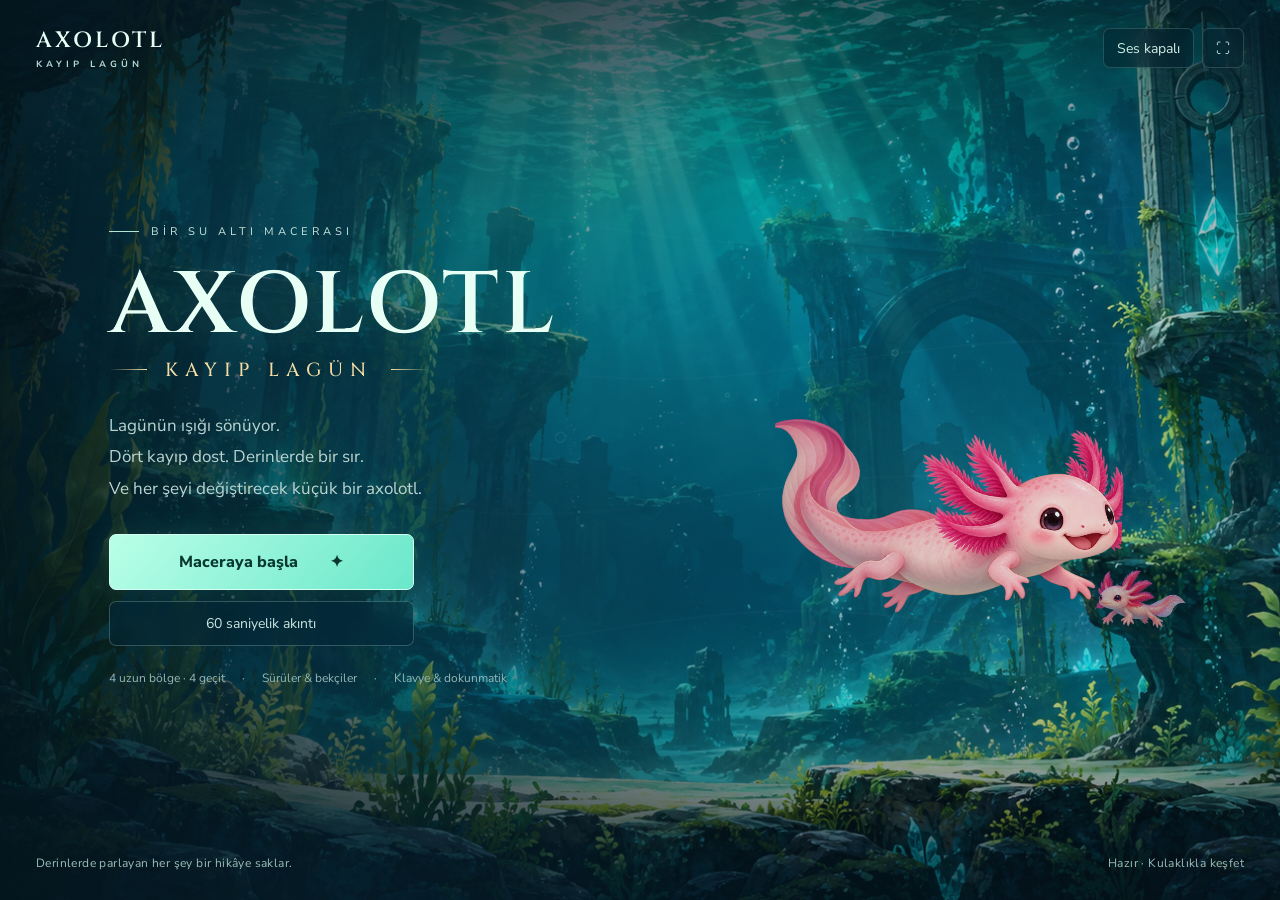
==== commit 4b68e346: "Extend adventure into four long regions with active enemy waves" ====
--- a/index.html
+++ b/index.html
@@ -1,10 +1,10 @@
 <!doctype html>
-<html lang="tr"><head><meta charset="utf-8"><meta name="viewport" content="width=device-width,initial-scale=1,viewport-fit=cover"><meta name="theme-color" content="#061b26"><meta name="description" content="Axolotl: Kayıp Lagün. Işıltılı su altı dünyasını keşfet, dostlarını kurtar ve derinliğin koruyucusuyla yüzleş."><title>AXOLOTL — Kayıp Lagün</title><link rel="icon" href="data:image/svg+xml,%3Csvg xmlns='http://www.w3.org/2000/svg' viewBox='0 0 32 32'%3E%3Crect width='32' height='32' rx='8' fill='%23061b26'/%3E%3Cpath d='M8 16l8-10 8 10-8 10z' fill='%237dfce0'/%3E%3C/svg%3E"><link rel="stylesheet" href="style-v2.css?v=4.0"></head><body>
+<html lang="tr"><head><meta charset="utf-8"><meta name="viewport" content="width=device-width,initial-scale=1,viewport-fit=cover"><meta name="theme-color" content="#061b26"><meta name="description" content="Axolotl: Kayıp Lagün. Işıltılı su altı dünyasını keşfet, dostlarını kurtar ve derinliğin koruyucusuyla yüzleş."><title>AXOLOTL — Kayıp Lagün</title><link rel="icon" href="data:image/svg+xml,%3Csvg xmlns='http://www.w3.org/2000/svg' viewBox='0 0 32 32'%3E%3Crect width='32' height='32' rx='8' fill='%23061b26'/%3E%3Cpath d='M8 16l8-10 8 10-8 10z' fill='%237dfce0'/%3E%3C/svg%3E"><link rel="stylesheet" href="style-v2.css?v=5.0"></head><body>
 <main id="app"><canvas id="world" tabindex="0" aria-label="Axolotl su altı macerası. WASD ile yüz, boşluk ile baloncuk at, Shift ile atıl."></canvas><div class="vignette"></div><div class="grain"></div>
 <header class="topbar"><a class="wordmark" href="./">AXOLOTL<span>KAYIP LAGÜN</span></a><div class="top-actions"><button id="sound" aria-label="Sesi aç" aria-pressed="false">Ses kapalı</button><button id="fullscreen" aria-label="Tam ekran">⛶</button><button id="pause" aria-label="Duraklat" hidden>Ⅱ</button></div></header>
-<div id="hud" class="hud" hidden><section class="vitals"><div class="portrait"><img src="axolotl.png" alt=""></div><div class="vital-bars"><div class="vital-label"><b>AXO</b><span id="health-label">100 / 100</span></div><div class="bar health"><i id="health-fill"></i></div><div class="bar energy"><i id="energy-fill"></i></div><small>Atılma enerjisi</small></div></section><section class="objective"><div class="chapter" id="chapter">01 · IŞIKLI SIĞLIK</div><div id="mission">İncileri bul. Dostlarını kurtar.</div><div class="mission-count"><span id="pearls">◇ 0 / 6</span><span id="rescues">Dostlar 0</span></div><div class="stage-row"><span id="stage-label">Aşama 1 / 3</span><div id="stage-track" aria-label="Aşama ilerlemesi"></div></div><small id="challenge-label" class="challenge-label"></small></section><section class="scorebox"><span>PUAN</span><b id="score">0</b><small id="combo">KEŞFE ÇIK</small></section><div id="boss-hud" hidden><div class="boss-label"><span id="boss-name">DERİNLİĞİN KORUYUCUSU</span> <span id="boss-value"></span></div><div class="bar boss"><i id="boss-fill"></i></div></div></div>
+<div id="hud" class="hud" hidden><section class="vitals"><div class="portrait"><img src="axolotl.png" alt=""></div><div class="vital-bars"><div class="vital-label"><b>AXO</b><span id="health-label">100 / 100</span></div><div class="bar health"><i id="health-fill"></i></div><div class="bar energy"><i id="energy-fill"></i></div><small>Atılma enerjisi</small></div></section><section class="objective"><div class="chapter" id="chapter">01 · IŞIKLI SIĞLIK</div><div id="mission">İncileri bul. Dostlarını kurtar.</div><div class="mission-count"><span id="pearls">◇ 0 / 6</span><span id="rescues">Dostlar 0</span></div><div class="stage-row"><span id="stage-label">Görev 1 / 5</span><div id="stage-track" aria-label="Bölgedeki görevler"></div></div><small id="challenge-label" class="challenge-label"></small></section><section class="scorebox"><span>PUAN</span><b id="score">0</b><small id="combo">KEŞFE ÇIK</small></section><div id="boss-hud" hidden><div class="boss-label"><span id="boss-name">DERİNLİĞİN KORUYUCUSU</span> <span id="boss-value"></span></div><div class="bar boss"><i id="boss-fill"></i></div></div></div>
 <div id="power-strip" hidden aria-label="Geçici güçler"></div><div id="event-status" hidden aria-live="polite"></div><div id="minimap-wrap" hidden><canvas id="minimap" width="160" height="95" aria-label="Lagün haritası"></canvas><span id="region">IŞIKLI SIĞLIK</span></div><div id="hint" class="game-hint" hidden><span><kbd>W A S D</kbd> yüz</span><span><kbd>BOŞLUK</kbd> baloncuk</span><span><kbd>SHIFT</kbd> atıl</span></div><div id="toast" role="status" aria-live="polite"></div><div id="region-banner" class="region-banner"><small id="banner-small"></small><strong id="banner-title"></strong></div>
-<section id="menu" class="screen menu"><div class="menu-content"><div class="menu-kicker"><span></span> BİR SU ALTI MACERASI</div><h1>AXOLOTL</h1><div class="title-sub"><i></i> KAYIP LAGÜN <i></i></div><p class="story">Lagünün ışığı sönüyor.<br>Üç kayıp dost. Derinlerde bir sır.<br>Ve her şeyi değiştirecek küçük bir axolotl.</p><div class="menu-buttons"><button id="continue-run" class="secondary" hidden>Kayıt noktasından devam et</button><button id="adventure" class="primary">Maceraya başla <span>✦</span></button><button id="sprint" class="secondary">60 saniyelik akıntı</button></div><div class="menu-notes"><span>8 bölge · 24 aşama</span><span>Minik sürprizler</span><span>Klavye & dokunmatik</span></div></div><div class="menu-bottom"><span>Derinlerde parlayan her şey bir hikâye saklar.</span><span id="load-state">Lagün hazırlanıyor…</span></div></section>
+<section id="menu" class="screen menu"><div class="menu-content"><div class="menu-kicker"><span></span> BİR SU ALTI MACERASI</div><h1>AXOLOTL</h1><div class="title-sub"><i></i> KAYIP LAGÜN <i></i></div><p class="story">Lagünün ışığı sönüyor.<br>Dört kayıp dost. Derinlerde bir sır.<br>Ve her şeyi değiştirecek küçük bir axolotl.</p><div class="menu-buttons"><button id="continue-run" class="secondary" hidden>Kayıt noktasından devam et</button><button id="adventure" class="primary">Maceraya başla <span>✦</span></button><button id="sprint" class="secondary">60 saniyelik akıntı</button></div><div class="menu-notes"><span>4 uzun bölge · 4 geçit</span><span>Sürüler & bekçiler</span><span>Klavye & dokunmatik</span></div></div><div class="menu-bottom"><span>Derinlerde parlayan her şey bir hikâye saklar.</span><span id="load-state">Lagün hazırlanıyor…</span></div></section>
 <section id="dialog" class="screen dialog" hidden><div class="dialog-card"><small id="dialog-kicker">MOLA</small><h2 id="dialog-title">Sular sakinleşsin.</h2><p id="dialog-copy"></p><div id="results" hidden></div><div id="upgrade-options" hidden></div><button id="dialog-main" class="primary">Devam et</button><button id="dialog-home" class="text-button">Ana menü</button></div></section>
 <div id="touch" class="touch-controls" hidden><div id="joystick" aria-label="Dokunmatik yüzme kontrolü"><div id="stick"></div><span>YÜZ</span></div><div class="touch-actions"><button id="touch-dash" aria-label="Atıl">≈<span>ATIL</span></button><button id="touch-fire" aria-label="Baloncuk saldırısı">◉<span>AT</span></button></div></div><div id="sprint-timer" hidden>60</div>
-</main><script src="content.js?v=4.0"></script><script src="engine.js?v=4.0"></script></body></html>
+</main><script src="content.js?v=5.0"></script><script src="engine.js?v=5.0"></script></body></html>
--- a/style-v2.css
+++ b/style-v2.css
@@ -5,3 +5,6 @@
 @media(pointer:coarse){#event-status{bottom:235px}}
 :root{color-scheme:dark;--ice:#cefff0;--mint:#7dfce0;--gold:#f6dda4;--pink:#ffb6d3}*{box-sizing:border-box}html,body{margin:0;width:100%;height:100%;overflow:hidden;background:#061b26}body{font:16px 'Nunito Sans',sans-serif;color:#e3f9f3}button{font:inherit;cursor:pointer;touch-action:manipulation}button,a{-webkit-tap-highlight-color:transparent}button:focus-visible,a:focus-visible,canvas:focus-visible{outline:2px solid var(--gold);outline-offset:5px}[hidden]{display:none!important}#app{position:relative;width:100%;height:100%;height:100dvh;isolation:isolate}#world{display:block;width:100%;height:100%;touch-action:none;outline:none!important}.vignette{position:absolute;inset:0;pointer-events:none;box-shadow:inset 0 0 180px 30px #03141b8c;background:linear-gradient(#00131f65,transparent 25%,transparent 75%,#00131f88)}.grain{position:absolute;inset:0;pointer-events:none;opacity:.035;background-image:url("data:image/svg+xml,%3Csvg xmlns='http://www.w3.org/2000/svg' width='180' height='180'%3E%3Cfilter id='n'%3E%3CfeTurbulence type='fractalNoise' baseFrequency='.85' numOctaves='3' stitchTiles='stitch'/%3E%3C/filter%3E%3Crect width='100%25' height='100%25' opacity='.8' filter='url(%23n)'/%3E%3C/svg%3E")}.topbar{position:absolute;z-index:6;left:36px;right:36px;top:26px;display:flex;align-items:center;justify-content:space-between;pointer-events:none}.wordmark{text-decoration:none;color:#e6fff5;font:600 22px 'Cinzel',serif;letter-spacing:3px;pointer-events:auto}.wordmark span{display:block;font:700 9px 'Nunito Sans',sans-serif;letter-spacing:4px;margin-top:3px;color:#b4d9d5}.top-actions{display:flex;gap:8px;pointer-events:auto}.top-actions button{background:#021e2c80;border:1px solid #a8e3d533;border-radius:7px;color:#d0eee7;min-width:42px;height:40px;padding:0 13px;font-size:14px;backdrop-filter:blur(8px)}.top-actions button:hover{border-color:#b4e7dd80}.screen{position:absolute;inset:0;z-index:5;display:flex;align-items:center}.menu{background:linear-gradient(90deg,#03151ddc 0%,#06202e9c 27%,#021a2525 62%,transparent);padding:100px 8.5% 90px}.menu-content{max-width:580px;animation:appear .8s ease-out}.menu-kicker{font-size:11px;letter-spacing:4px;color:#c7e4dd;display:flex;align-items:center;gap:12px}.menu-kicker>span{height:1px;width:30px;background:#b3e5d4}h1{font:600 clamp(50px,6.8vw,108px)/1.15 'Cinzel',serif;letter-spacing:3px;color:#e8fff5;margin:17px 0 1px;text-shadow:0 2px 35px #74efd530}.title-sub{display:flex;align-items:center;gap:18px;color:var(--gold);letter-spacing:7px;font:500 19px 'Cinzel';white-space:nowrap}.title-sub i{display:block;width:38px;height:1px;background:linear-gradient(90deg,transparent,var(--gold))}.title-sub i:last-child{transform:rotate(180deg)}.story{font-size:17px;line-height:1.85;color:#bbd4d2;margin:27px 0 30px}.menu-buttons{display:flex;align-items:stretch;flex-direction:column;gap:11px;max-width:305px}.primary{background:linear-gradient(130deg,#b9ffe7,#6ae7ca);color:#08382f;border:1px solid #d3fff0;border-radius:7px;padding:16px 25px;font-weight:800;font-size:16px;box-shadow:0 0 30px #6befcf24,0 8px 25px #02131955;transition:transform .2s,box-shadow .2s}.primary:hover{transform:translateY(-2px);box-shadow:0 0 40px #6befcf50,0 12px 25px #02131988}.primary:disabled{opacity:.55;cursor:wait}.primary span{margin-left:28px}.secondary{background:#03253677;color:#c9e6e0;border:1px solid #b9e7dc40;border-radius:7px;padding:12px 20px;font-size:14px;backdrop-filter:blur(10px)}.secondary:hover{background:#164855bb}.menu-notes{display:flex;gap:17px;margin-top:24px;color:#95b8b6;font-size:12px}.menu-notes span+span::before{content:'·';padding-right:17px;color:#71bdaf}.menu-bottom{position:absolute;bottom:29px;left:36px;right:36px;display:flex;justify-content:space-between;font-size:12px;color:#9cbcb8;letter-spacing:.4px}.hud{position:absolute;inset:100px 35px auto;pointer-events:none;display:flex;align-items:flex-start;justify-content:space-between;gap:15px}.vitals{display:flex;align-items:center;gap:12px;width:235px}.portrait{width:56px;height:56px;overflow:hidden;border-radius:50%;background:#174b52b3;border:1px solid #b3e4d95a;box-shadow:0 0 20px #79ecb920}.portrait img{width:95px;height:64px;object-fit:contain;margin-left:-23px}.vital-bars{flex:1}.vital-label{display:flex;justify-content:space-between;align-items:center;margin-bottom:6px;font-size:12px}.vital-label b{letter-spacing:2px;color:#e1fff2}.vital-label span{font-variant-numeric:tabular-nums;font-size:11px;color:#b6d2cc}.bar{height:7px;background:#02252a9c;border-radius:2px;overflow:hidden;border:1px solid #a0dfd525}.bar i{display:block;height:100%;width:100%;transition:width .12s}.health i{background:linear-gradient(90deg,#ff8eb8,#ffcae0)}.energy{height:3px;margin-top:5px}.energy i{background:#83eed8}.vital-bars small{display:block;margin-top:5px;font-size:10px;color:#8aaea8}.objective{text-align:center;background:linear-gradient(#031c2760,transparent);padding:0 20px 20px}.chapter{font-size:11px;color:var(--gold);letter-spacing:2px;margin-bottom:8px}#mission{font-size:16px;font-weight:700;line-height:1.4;text-shadow:0 2px 7px #001520}.mission-count{display:flex;justify-content:center;gap:22px;margin-top:9px;font-size:13px;color:#c8e7df}.scorebox{min-width:115px;text-align:right}.scorebox>span{font-size:10px;letter-spacing:3px;color:#b9d0cc}.scorebox b{display:block;font:600 35px 'Cinzel';font-variant-numeric:tabular-nums;color:#eefbf0;margin:2px 0}.scorebox small{font-size:10px;letter-spacing:1.2px;color:var(--gold)}#boss-hud{position:absolute;top:102px;left:50%;transform:translateX(-50%);width:360px}.boss-label{display:flex;justify-content:space-between;font-size:10px;letter-spacing:1px;color:#ffd8e3;margin-bottom:7px}.boss{height:6px}.boss i{background:linear-gradient(90deg,#a366c7,#f497c4)}#minimap-wrap{position:absolute;bottom:28px;right:34px;padding:6px;background:#001a2680;border:1px solid #99d8ce44;border-radius:5px;pointer-events:none}#minimap{display:block;width:160px;height:95px}#minimap-wrap>span{display:block;font-size:9px;letter-spacing:1.5px;text-align:center;color:#adcfc6;margin-top:5px}.game-hint{position:absolute;bottom:31px;left:36px;display:flex;gap:20px;color:#bdcfc9;font-size:12px;pointer-events:none}.game-hint span{display:flex;align-items:center;gap:7px}kbd{font:700 10px 'Nunito Sans';padding:4px 7px;border:1px solid #bce9dc3d;border-radius:4px;color:#d2e9df;background:#01253170}#toast{position:absolute;left:50%;bottom:108px;transform:translateX(-50%);background:#062b35da;border:1px solid #b9f2d752;border-radius:6px;padding:11px 20px;font-size:14px;color:#defff0;z-index:9;opacity:0;pointer-events:none;text-align:center;transition:opacity .2s;max-width:min(550px,90vw)}.region-banner{position:absolute;inset:37% 0 auto;text-align:center;pointer-events:none;opacity:0;transition:opacity .6s;z-index:3;text-shadow:0 2px 20px #000}.region-banner small{font-size:11px;letter-spacing:5px;color:#cef1e2;display:block}.region-banner strong{display:block;font:500 42px 'Cinzel';letter-spacing:3px;color:#e9fff4;margin-top:10px}.dialog{justify-content:center;background:#0118219c;backdrop-filter:blur(10px);padding:85px 20px 25px;overflow:auto}.dialog-card{text-align:center;width:510px;max-width:100%;padding:38px 36px;background:linear-gradient(135deg,#103f4ce8,#061f2dea);border:1px solid #addfd847;border-radius:15px;box-shadow:0 25px 100px #001018aa;animation:appear .3s ease-out}.dialog-card>small{color:var(--gold);font-size:11px;letter-spacing:4px}h2{font:500 31px/1.3 'Cinzel';margin:17px 0 13px;color:#eafff4}.dialog-card p{color:#b9d7cf;line-height:1.7;font-size:16px}.dialog-card>.primary{display:block;width:100%;margin-top:25px}.text-button{border:none;background:transparent;color:#a5cbc0;font-size:14px;padding:13px 20px;margin-top:5px}#results{display:flex;justify-content:center;gap:40px;margin:25px 0}#results b{display:block;font:600 33px 'Cinzel';color:var(--gold)}#results span{font-size:12px;color:#b9d2c9}#upgrade-options{display:flex;flex-direction:column;gap:9px;margin:25px 0 0}#upgrade-options button{display:flex;text-align:left;align-items:center;gap:15px;color:#e2fbee;border:1px solid #a9e8d63b;border-radius:7px;background:#0b45525c;padding:14px}#upgrade-options button:hover{background:#1e645f88;border-color:#b4ffe1}#upgrade-options button>b{font-size:24px;color:var(--gold);width:30px;text-align:center}#upgrade-options strong{display:block;font-size:15px;margin-bottom:3px}#upgrade-options small{font-size:12px;color:#aacfc2}.touch-controls{position:absolute;inset:auto 0 28px;justify-content:space-between;align-items:flex-end;padding:0 28px;pointer-events:none;z-index:4;display:flex}#joystick{width:115px;height:115px;border-radius:50%;border:1px solid #c6ffde45;background:#08323a55;position:relative;touch-action:none;pointer-events:auto}#stick{position:absolute;width:47px;height:47px;left:33px;top:33px;border-radius:50%;background:#aeffdf3b;border:1px solid #c0ffe775;pointer-events:none}#joystick>span{position:absolute;bottom:10px;width:100%;text-align:center;font-size:9px;letter-spacing:2px;color:#b4ded2;pointer-events:none}.touch-actions{display:flex;gap:13px;pointer-events:auto}.touch-actions button{width:66px;height:66px;border-radius:50%;border:1px solid #c6ffde66;background:#06303a9c;color:#d2fff1;font-size:28px;touch-action:none;user-select:none}.touch-actions button:last-child{width:79px;height:79px;background:#10575bbc}.touch-actions span{display:block;font-size:9px;letter-spacing:1px;margin-top:-3px}#sprint-timer{position:absolute;top:198px;left:50%;transform:translateX(-50%);font:600 36px 'Cinzel';color:var(--gold);pointer-events:none}@keyframes appear{from{opacity:0;transform:translateY(18px)}to{opacity:1;transform:none}}@media(pointer:coarse){.game-hint{display:none}#minimap-wrap{bottom:165px;right:20px}#minimap{width:105px;height:63px}#minimap-wrap>span{font-size:8px}}@media(max-width:700px){.topbar{left:18px;right:18px;top:20px}.wordmark{font-size:17px}.wordmark span{font-size:7px;letter-spacing:3px}.top-actions{gap:5px}.top-actions button{height:35px;min-width:35px;padding:0 9px;font-size:12px}.menu{padding:85px 8% 75px;align-items:center;background:linear-gradient(90deg,#041b28dd,#051d2e65)}h1{font-size:clamp(42px,11.5vw,80px);letter-spacing:1px}.menu-kicker{font-size:9px;letter-spacing:2px}.title-sub{font-size:14px;letter-spacing:4px;gap:10px}.title-sub i{width:25px}.story{font-size:15px;line-height:1.75;margin:22px 0}.menu-notes{gap:9px;font-size:10px}.menu-notes span+span::before{padding-right:9px}.menu-bottom{left:20px;right:20px;bottom:20px;font-size:10px;gap:15px}.menu-bottom span:first-child{max-width:180px}.hud{inset:85px 17px auto;flex-wrap:wrap}.vitals{width:166px;gap:8px}.portrait{width:43px;height:43px}.portrait img{width:77px;height:54px;margin-left:-19px}.scorebox{min-width:75px}.scorebox b{font-size:25px}.scorebox small{font-size:8px}.objective{order:3;width:100%;padding-top:8px}.chapter{font-size:9px;margin-bottom:4px}#mission{font-size:14px}.mission-count{font-size:12px;margin-top:5px}.vital-bars small{font-size:9px}.game-hint{gap:8px;left:18px;font-size:10px}#boss-hud{top:135px;width:75vw}.boss-label{font-size:8px}.region-banner strong{font-size:27px}.region-banner small{font-size:9px;letter-spacing:3px}.dialog-card{padding:25px 20px}h2{font-size:26px}.dialog-card p{font-size:14px}.touch-controls{padding:0 20px;bottom:22px}#joystick{width:105px;height:105px}#stick{left:28px;top:28px}#sprint-timer{top:220px;font-size:28px}}@media(max-height:600px) and (min-width:700px){.menu{padding-top:65px}.story{font-size:14px;margin:15px 0}.menu-content h1{font-size:65px}.primary{padding:12px 20px}.menu-notes{margin-top:14px}.hud{top:82px}.topbar{top:16px}.menu-bottom{bottom:18px}}@media(prefers-reduced-motion:reduce){*{animation:none!important;transition:none!important}.grain{display:none}}
 @media(max-width:700px){.game-hint{display:none}#minimap-wrap{bottom:170px;right:20px}#minimap{width:105px;height:63px}#minimap-wrap>span{font-size:8px}#sprint-timer{top:265px}#toast{bottom:265px;font-size:13px;padding:9px 14px}.menu{overflow:auto}.menu-content{margin:auto 0}}@media(max-height:480px){.menu{overflow:auto;padding-top:95px;padding-bottom:70px;align-items:flex-start}.menu-bottom{position:fixed;background:#041c2990;padding:5px;bottom:8px}.menu-content h1{font-size:46px}.story{font-size:13px;line-height:1.5;margin:15px 0}.menu-notes{margin-top:12px}.title-sub{font-size:13px}.hud{top:70px}.objective{padding-bottom:8px}.touch-controls{bottom:15px}#joystick{width:90px;height:90px}#stick{left:21px;top:21px}#minimap-wrap{bottom:125px}#toast{bottom:125px}.dialog-card{margin:30px 0}.region-banner strong{font-size:27px}}
+
+@media(max-width:700px){#power-strip{top:318px}#app[data-guardian=true] #boss-hud{top:232px}#app[data-guardian=true] #power-strip{top:366px}}
+@media(max-height:480px) and (min-width:700px){.challenge-label{display:block;font-size:9px}}
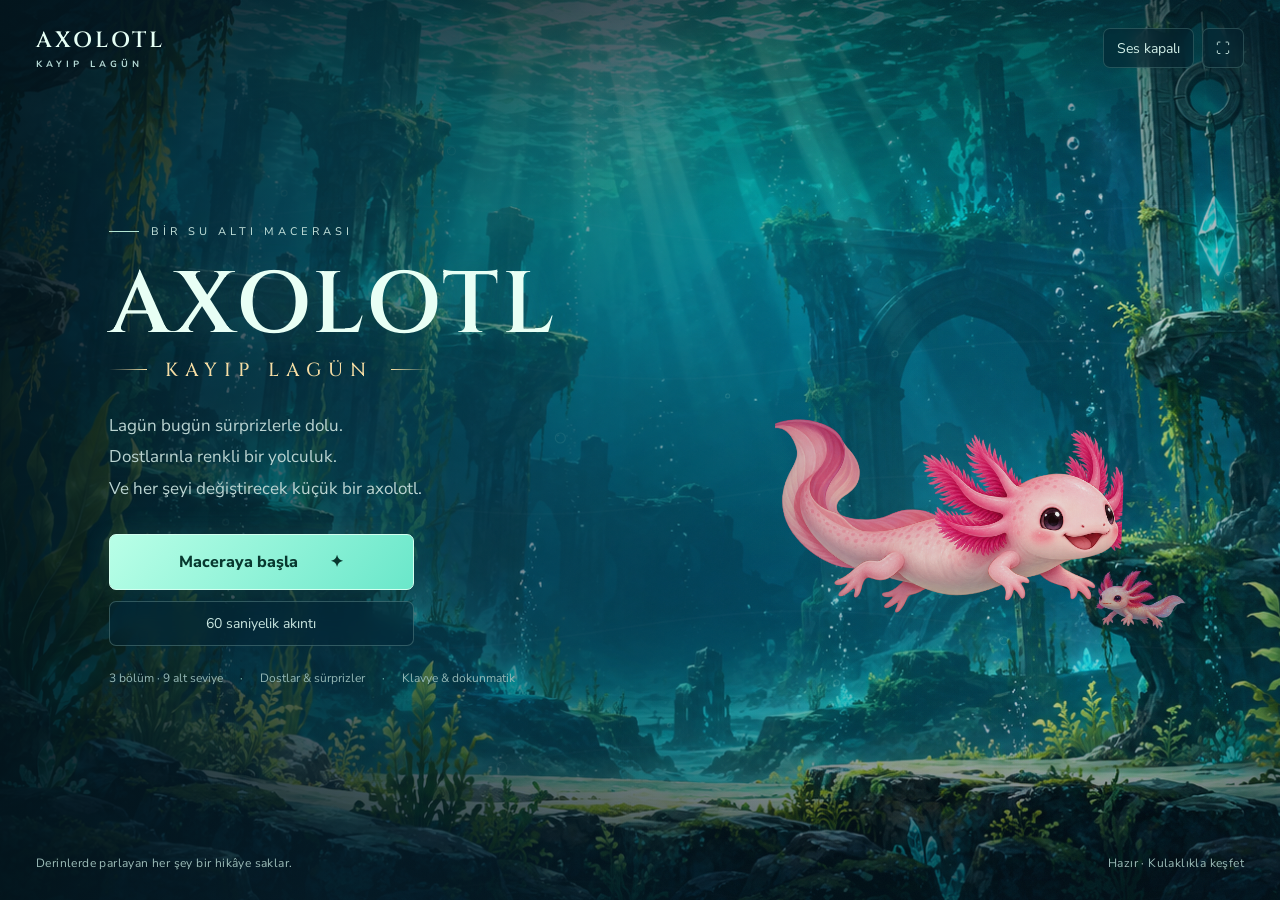
==== commit 81da072b: "Balance nine gentle sublevels with clear mobile guidance and companion help" ====
--- a/index.html
+++ b/index.html
@@ -1,10 +1,10 @@
 <!doctype html>
-<html lang="tr"><head><meta charset="utf-8"><meta name="viewport" content="width=device-width,initial-scale=1,viewport-fit=cover"><meta name="theme-color" content="#061b26"><meta name="description" content="Axolotl: Kayıp Lagün. Işıltılı su altı dünyasını keşfet, dostlarını kurtar ve derinliğin koruyucusuyla yüzleş."><title>AXOLOTL — Kayıp Lagün</title><link rel="icon" href="data:image/svg+xml,%3Csvg xmlns='http://www.w3.org/2000/svg' viewBox='0 0 32 32'%3E%3Crect width='32' height='32' rx='8' fill='%23061b26'/%3E%3Cpath d='M8 16l8-10 8 10-8 10z' fill='%237dfce0'/%3E%3C/svg%3E"><link rel="stylesheet" href="style-v2.css?v=5.0"></head><body>
+<html lang="tr"><head><meta charset="utf-8"><meta name="viewport" content="width=device-width,initial-scale=1,viewport-fit=cover"><meta name="theme-color" content="#061b26"><meta name="description" content="Axolotl: Kayıp Lagün. Işıltılı su altı dünyasını keşfet, dostlarını kurtar ve derinliğin koruyucusuyla yüzleş."><title>AXOLOTL — Kayıp Lagün</title><link rel="icon" href="data:image/svg+xml,%3Csvg xmlns='http://www.w3.org/2000/svg' viewBox='0 0 32 32'%3E%3Crect width='32' height='32' rx='8' fill='%23061b26'/%3E%3Cpath d='M8 16l8-10 8 10-8 10z' fill='%237dfce0'/%3E%3C/svg%3E"><link rel="stylesheet" href="style-v2.css?v=6.0"></head><body>
 <main id="app"><canvas id="world" tabindex="0" aria-label="Axolotl su altı macerası. WASD ile yüz, boşluk ile baloncuk at, Shift ile atıl."></canvas><div class="vignette"></div><div class="grain"></div>
 <header class="topbar"><a class="wordmark" href="./">AXOLOTL<span>KAYIP LAGÜN</span></a><div class="top-actions"><button id="sound" aria-label="Sesi aç" aria-pressed="false">Ses kapalı</button><button id="fullscreen" aria-label="Tam ekran">⛶</button><button id="pause" aria-label="Duraklat" hidden>Ⅱ</button></div></header>
-<div id="hud" class="hud" hidden><section class="vitals"><div class="portrait"><img src="axolotl.png" alt=""></div><div class="vital-bars"><div class="vital-label"><b>AXO</b><span id="health-label">100 / 100</span></div><div class="bar health"><i id="health-fill"></i></div><div class="bar energy"><i id="energy-fill"></i></div><small>Atılma enerjisi</small></div></section><section class="objective"><div class="chapter" id="chapter">01 · IŞIKLI SIĞLIK</div><div id="mission">İncileri bul. Dostlarını kurtar.</div><div class="mission-count"><span id="pearls">◇ 0 / 6</span><span id="rescues">Dostlar 0</span></div><div class="stage-row"><span id="stage-label">Görev 1 / 5</span><div id="stage-track" aria-label="Bölgedeki görevler"></div></div><small id="challenge-label" class="challenge-label"></small></section><section class="scorebox"><span>PUAN</span><b id="score">0</b><small id="combo">KEŞFE ÇIK</small></section><div id="boss-hud" hidden><div class="boss-label"><span id="boss-name">DERİNLİĞİN KORUYUCUSU</span> <span id="boss-value"></span></div><div class="bar boss"><i id="boss-fill"></i></div></div></div>
-<div id="power-strip" hidden aria-label="Geçici güçler"></div><div id="event-status" hidden aria-live="polite"></div><div id="minimap-wrap" hidden><canvas id="minimap" width="160" height="95" aria-label="Lagün haritası"></canvas><span id="region">IŞIKLI SIĞLIK</span></div><div id="hint" class="game-hint" hidden><span><kbd>W A S D</kbd> yüz</span><span><kbd>BOŞLUK</kbd> baloncuk</span><span><kbd>SHIFT</kbd> atıl</span></div><div id="toast" role="status" aria-live="polite"></div><div id="region-banner" class="region-banner"><small id="banner-small"></small><strong id="banner-title"></strong></div>
-<section id="menu" class="screen menu"><div class="menu-content"><div class="menu-kicker"><span></span> BİR SU ALTI MACERASI</div><h1>AXOLOTL</h1><div class="title-sub"><i></i> KAYIP LAGÜN <i></i></div><p class="story">Lagünün ışığı sönüyor.<br>Dört kayıp dost. Derinlerde bir sır.<br>Ve her şeyi değiştirecek küçük bir axolotl.</p><div class="menu-buttons"><button id="continue-run" class="secondary" hidden>Kayıt noktasından devam et</button><button id="adventure" class="primary">Maceraya başla <span>✦</span></button><button id="sprint" class="secondary">60 saniyelik akıntı</button></div><div class="menu-notes"><span>4 uzun bölge · 4 geçit</span><span>Sürüler & bekçiler</span><span>Klavye & dokunmatik</span></div></div><div class="menu-bottom"><span>Derinlerde parlayan her şey bir hikâye saklar.</span><span id="load-state">Lagün hazırlanıyor…</span></div></section>
+<div id="hud" class="hud" hidden><section class="vitals"><div class="portrait"><img src="axolotl.png" alt=""></div><div class="vital-bars"><div class="vital-label"><b>AXO</b><span id="health-label">100 / 100</span></div><div class="bar health"><i id="health-fill"></i></div><div class="bar energy"><i id="energy-fill"></i></div><small>Atılma enerjisi</small></div></section><section class="objective"><div class="chapter" id="chapter">01 · IŞIKLI SIĞLIK</div><div id="mission">İncileri bul. Dostlarını kurtar.</div><div class="mission-count"><span id="pearls">◇ 0 / 6</span><span id="rescues">Dostlar 0</span></div><div class="stage-row"><span id="stage-label">Alt seviye 1 / 3</span><div id="stage-track" aria-label="Bölgedeki görevler"></div></div><small id="challenge-label" class="challenge-label"></small></section><section class="scorebox"><span>PUAN</span><b id="score">0</b><small id="combo">KEŞFE ÇIK</small></section><div id="boss-hud" hidden><div class="boss-label"><span id="boss-name">DERİNLİĞİN KORUYUCUSU</span> <span id="boss-value"></span></div><div class="bar boss"><i id="boss-fill"></i></div></div></div>
+<div id="goal-guide" hidden aria-label="Sıradaki hedef"><div id="guide-arrow" aria-hidden="true">➜</div><strong id="guide-label"></strong><small id="guide-distance"></small></div><div id="power-strip" hidden aria-label="Geçici güçler"></div><div id="event-status" hidden aria-live="polite"></div><div id="minimap-wrap" hidden><canvas id="minimap" width="160" height="95" aria-label="Lagün haritası"></canvas><span id="region">IŞIKLI SIĞLIK</span></div><div id="hint" class="game-hint" hidden><span><kbd>W A S D</kbd> yüz</span><span><kbd>BOŞLUK</kbd> baloncuk</span><span><kbd>SHIFT</kbd> atıl</span></div><div id="toast" role="status" aria-live="polite"></div><div id="region-banner" class="region-banner"><small id="banner-small"></small><strong id="banner-title"></strong></div>
+<section id="menu" class="screen menu"><div class="menu-content"><div class="menu-kicker"><span></span> BİR SU ALTI MACERASI</div><h1>AXOLOTL</h1><div class="title-sub"><i></i> KAYIP LAGÜN <i></i></div><p class="story">Lagün bugün sürprizlerle dolu.<br>Dostlarınla renkli bir yolculuk.<br>Ve her şeyi değiştirecek küçük bir axolotl.</p><div class="menu-buttons"><button id="continue-run" class="secondary" hidden>Kayıt noktasından devam et</button><button id="adventure" class="primary">Maceraya başla <span>✦</span></button><button id="sprint" class="secondary">60 saniyelik akıntı</button></div><div class="menu-notes"><span>3 bölüm · 9 alt seviye</span><span>Dostlar & sürprizler</span><span>Klavye & dokunmatik</span></div></div><div class="menu-bottom"><span>Derinlerde parlayan her şey bir hikâye saklar.</span><span id="load-state">Lagün hazırlanıyor…</span></div></section>
 <section id="dialog" class="screen dialog" hidden><div class="dialog-card"><small id="dialog-kicker">MOLA</small><h2 id="dialog-title">Sular sakinleşsin.</h2><p id="dialog-copy"></p><div id="results" hidden></div><div id="upgrade-options" hidden></div><button id="dialog-main" class="primary">Devam et</button><button id="dialog-home" class="text-button">Ana menü</button></div></section>
 <div id="touch" class="touch-controls" hidden><div id="joystick" aria-label="Dokunmatik yüzme kontrolü"><div id="stick"></div><span>YÜZ</span></div><div class="touch-actions"><button id="touch-dash" aria-label="Atıl">≈<span>ATIL</span></button><button id="touch-fire" aria-label="Baloncuk saldırısı">◉<span>AT</span></button></div></div><div id="sprint-timer" hidden>60</div>
-</main><script src="content.js?v=5.0"></script><script src="engine.js?v=5.0"></script></body></html>
+</main><script src="content.js?v=6.0"></script><script src="engine.js?v=6.0"></script></body></html>
--- a/style-v2.css
+++ b/style-v2.css
@@ -8,3 +8,5 @@
 
 @media(max-width:700px){#power-strip{top:318px}#app[data-guardian=true] #boss-hud{top:232px}#app[data-guardian=true] #power-strip{top:366px}}
 @media(max-height:480px) and (min-width:700px){.challenge-label{display:block;font-size:9px}}
+
+#goal-guide{position:absolute;z-index:4;pointer-events:none;transform:translate(-50%,-50%);width:124px;text-align:center;color:#fff4c6}#guide-arrow{display:flex;align-items:center;justify-content:center;width:40px;height:40px;margin:0 auto 5px;border:2px solid #fff3bf;background:#387f78e8;border-radius:50%;font-size:27px;line-height:1;box-shadow:0 0 18px #9bf2ce40}#guide-label{display:inline-block;max-width:124px;padding:4px 8px;border-radius:12px;background:#123c46ed;font-size:11px;font-weight:700;line-height:1.3}#guide-distance{display:block;font-size:9px;color:#d4fff0;text-shadow:0 1px 4px #123c46;margin-top:3px}@media(max-width:700px){#goal-guide{width:116px}#guide-label{max-width:116px;font-size:10px}#guide-arrow{width:38px;height:38px}}
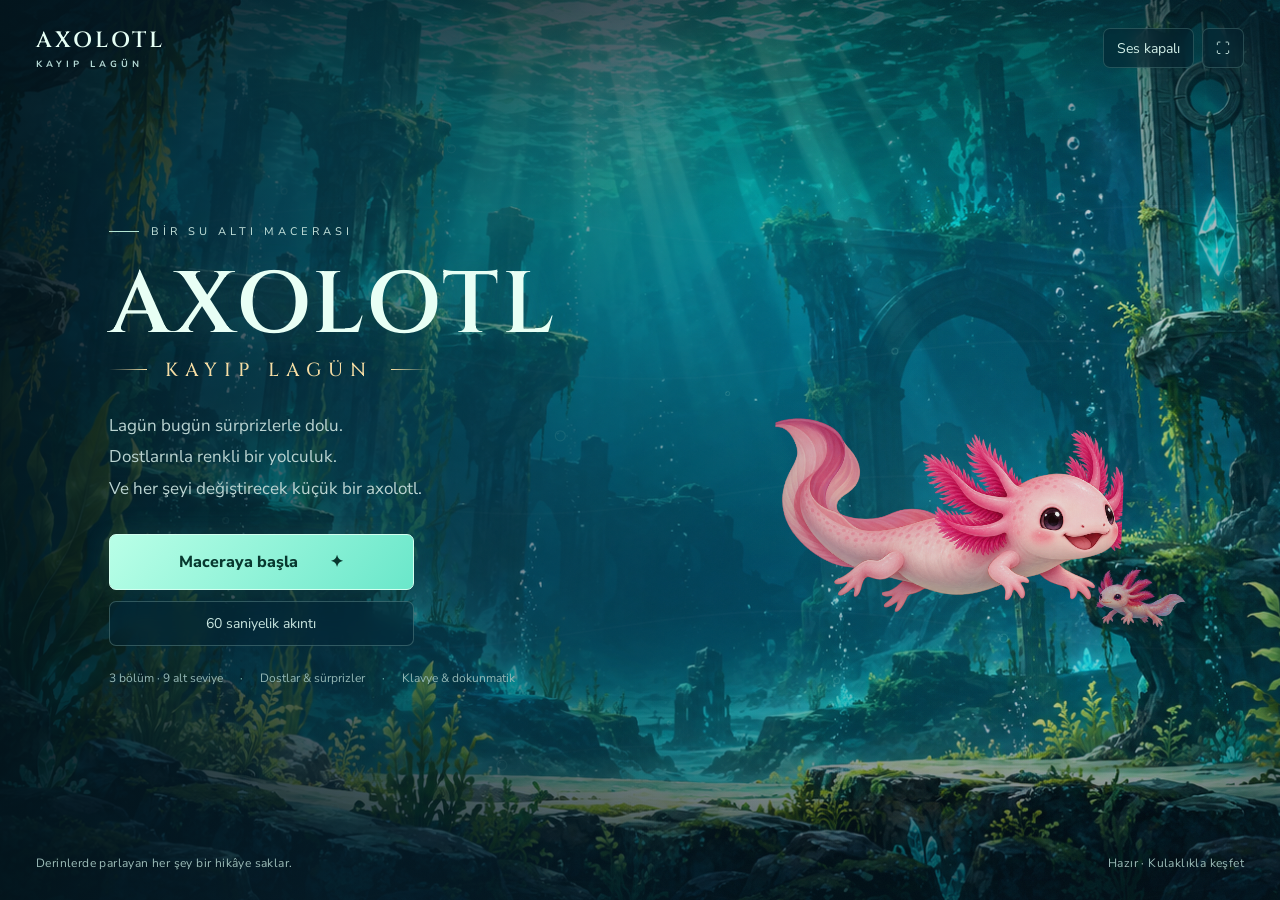
==== commit 06a49f5c: "Keep mobile guidance clear of HUD and touch controls" ====
--- a/index.html
+++ b/index.html
@@ -1,5 +1,5 @@
 <!doctype html>
-<html lang="tr"><head><meta charset="utf-8"><meta name="viewport" content="width=device-width,initial-scale=1,viewport-fit=cover"><meta name="theme-color" content="#061b26"><meta name="description" content="Axolotl: Kayıp Lagün. Işıltılı su altı dünyasını keşfet, dostlarını kurtar ve derinliğin koruyucusuyla yüzleş."><title>AXOLOTL — Kayıp Lagün</title><link rel="icon" href="data:image/svg+xml,%3Csvg xmlns='http://www.w3.org/2000/svg' viewBox='0 0 32 32'%3E%3Crect width='32' height='32' rx='8' fill='%23061b26'/%3E%3Cpath d='M8 16l8-10 8 10-8 10z' fill='%237dfce0'/%3E%3C/svg%3E"><link rel="stylesheet" href="style-v2.css?v=6.0"></head><body>
+<html lang="tr"><head><meta charset="utf-8"><meta name="viewport" content="width=device-width,initial-scale=1,viewport-fit=cover"><meta name="theme-color" content="#061b26"><meta name="description" content="Axolotl: Kayıp Lagün. Işıltılı su altı dünyasını keşfet, dostlarını kurtar ve derinliğin koruyucusuyla yüzleş."><title>AXOLOTL — Kayıp Lagün</title><link rel="icon" href="data:image/svg+xml,%3Csvg xmlns='http://www.w3.org/2000/svg' viewBox='0 0 32 32'%3E%3Crect width='32' height='32' rx='8' fill='%23061b26'/%3E%3Cpath d='M8 16l8-10 8 10-8 10z' fill='%237dfce0'/%3E%3C/svg%3E"><link rel="stylesheet" href="style-v2.css?v=6.1"></head><body>
 <main id="app"><canvas id="world" tabindex="0" aria-label="Axolotl su altı macerası. WASD ile yüz, boşluk ile baloncuk at, Shift ile atıl."></canvas><div class="vignette"></div><div class="grain"></div>
 <header class="topbar"><a class="wordmark" href="./">AXOLOTL<span>KAYIP LAGÜN</span></a><div class="top-actions"><button id="sound" aria-label="Sesi aç" aria-pressed="false">Ses kapalı</button><button id="fullscreen" aria-label="Tam ekran">⛶</button><button id="pause" aria-label="Duraklat" hidden>Ⅱ</button></div></header>
 <div id="hud" class="hud" hidden><section class="vitals"><div class="portrait"><img src="axolotl.png" alt=""></div><div class="vital-bars"><div class="vital-label"><b>AXO</b><span id="health-label">100 / 100</span></div><div class="bar health"><i id="health-fill"></i></div><div class="bar energy"><i id="energy-fill"></i></div><small>Atılma enerjisi</small></div></section><section class="objective"><div class="chapter" id="chapter">01 · IŞIKLI SIĞLIK</div><div id="mission">İncileri bul. Dostlarını kurtar.</div><div class="mission-count"><span id="pearls">◇ 0 / 6</span><span id="rescues">Dostlar 0</span></div><div class="stage-row"><span id="stage-label">Alt seviye 1 / 3</span><div id="stage-track" aria-label="Bölgedeki görevler"></div></div><small id="challenge-label" class="challenge-label"></small></section><section class="scorebox"><span>PUAN</span><b id="score">0</b><small id="combo">KEŞFE ÇIK</small></section><div id="boss-hud" hidden><div class="boss-label"><span id="boss-name">DERİNLİĞİN KORUYUCUSU</span> <span id="boss-value"></span></div><div class="bar boss"><i id="boss-fill"></i></div></div></div>
@@ -7,4 +7,4 @@
 <section id="menu" class="screen menu"><div class="menu-content"><div class="menu-kicker"><span></span> BİR SU ALTI MACERASI</div><h1>AXOLOTL</h1><div class="title-sub"><i></i> KAYIP LAGÜN <i></i></div><p class="story">Lagün bugün sürprizlerle dolu.<br>Dostlarınla renkli bir yolculuk.<br>Ve her şeyi değiştirecek küçük bir axolotl.</p><div class="menu-buttons"><button id="continue-run" class="secondary" hidden>Kayıt noktasından devam et</button><button id="adventure" class="primary">Maceraya başla <span>✦</span></button><button id="sprint" class="secondary">60 saniyelik akıntı</button></div><div class="menu-notes"><span>3 bölüm · 9 alt seviye</span><span>Dostlar & sürprizler</span><span>Klavye & dokunmatik</span></div></div><div class="menu-bottom"><span>Derinlerde parlayan her şey bir hikâye saklar.</span><span id="load-state">Lagün hazırlanıyor…</span></div></section>
 <section id="dialog" class="screen dialog" hidden><div class="dialog-card"><small id="dialog-kicker">MOLA</small><h2 id="dialog-title">Sular sakinleşsin.</h2><p id="dialog-copy"></p><div id="results" hidden></div><div id="upgrade-options" hidden></div><button id="dialog-main" class="primary">Devam et</button><button id="dialog-home" class="text-button">Ana menü</button></div></section>
 <div id="touch" class="touch-controls" hidden><div id="joystick" aria-label="Dokunmatik yüzme kontrolü"><div id="stick"></div><span>YÜZ</span></div><div class="touch-actions"><button id="touch-dash" aria-label="Atıl">≈<span>ATIL</span></button><button id="touch-fire" aria-label="Baloncuk saldırısı">◉<span>AT</span></button></div></div><div id="sprint-timer" hidden>60</div>
-</main><script src="content.js?v=6.0"></script><script src="engine.js?v=6.0"></script></body></html>
+</main><script src="content.js?v=6.1"></script><script src="engine.js?v=6.1"></script></body></html>
--- a/style-v2.css
+++ b/style-v2.css
@@ -10,3 +10,5 @@
 @media(max-height:480px) and (min-width:700px){.challenge-label{display:block;font-size:9px}}
 
 #goal-guide{position:absolute;z-index:4;pointer-events:none;transform:translate(-50%,-50%);width:124px;text-align:center;color:#fff4c6}#guide-arrow{display:flex;align-items:center;justify-content:center;width:40px;height:40px;margin:0 auto 5px;border:2px solid #fff3bf;background:#387f78e8;border-radius:50%;font-size:27px;line-height:1;box-shadow:0 0 18px #9bf2ce40}#guide-label{display:inline-block;max-width:124px;padding:4px 8px;border-radius:12px;background:#123c46ed;font-size:11px;font-weight:700;line-height:1.3}#guide-distance{display:block;font-size:9px;color:#d4fff0;text-shadow:0 1px 4px #123c46;margin-top:3px}@media(max-width:700px){#goal-guide{width:116px}#guide-label{max-width:116px;font-size:10px}#guide-arrow{width:38px;height:38px}}
+
+@media(max-height:480px){#goal-guide{width:116px}#guide-arrow{width:32px;height:32px;font-size:23px;margin-bottom:4px}#guide-label{font-size:9px;padding:3px 6px}#guide-distance{display:none}}
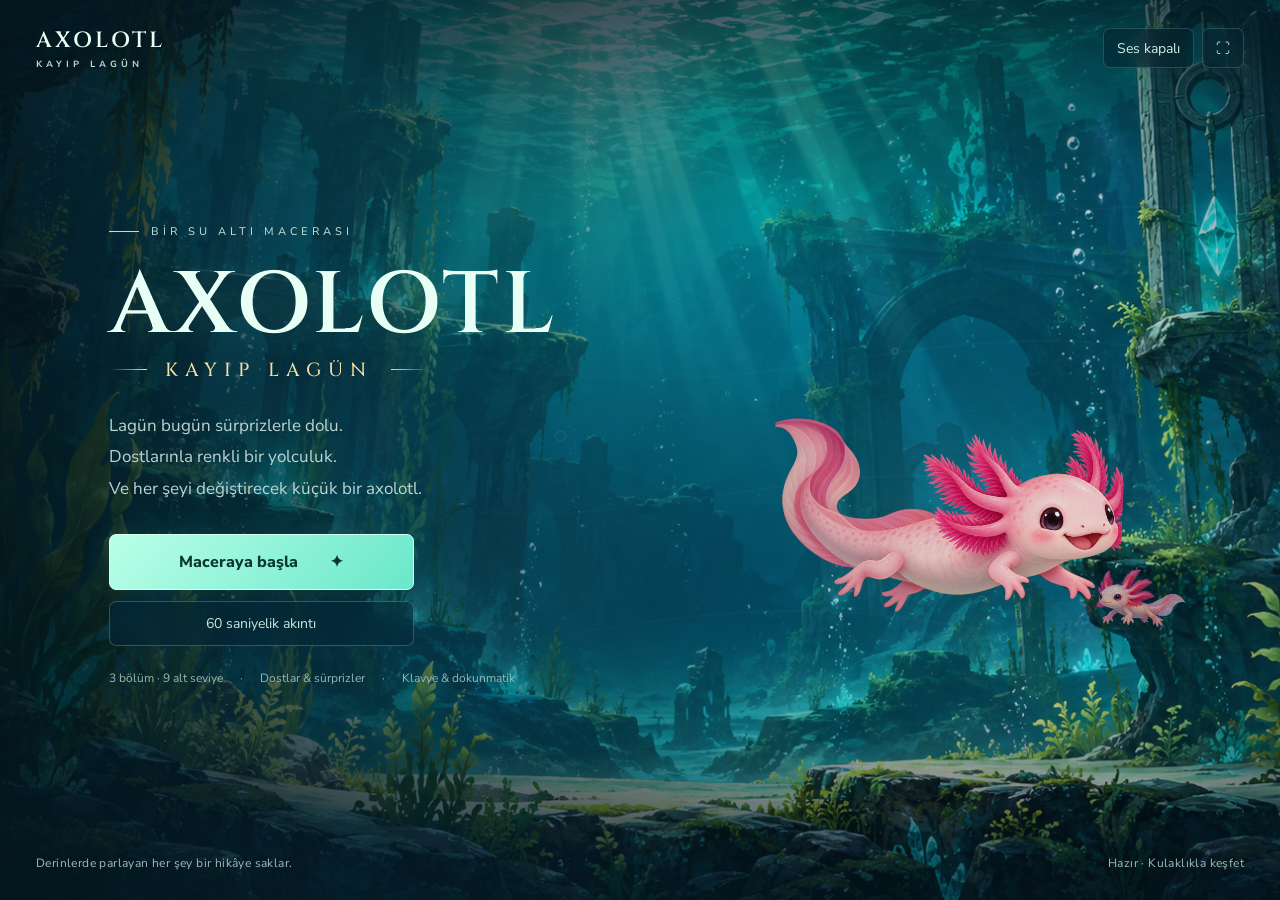
==== commit d527a780: "Smooth target compass every frame and stabilize target switching" ====
--- a/index.html
+++ b/index.html
@@ -1,5 +1,5 @@
 <!doctype html>
-<html lang="tr"><head><meta charset="utf-8"><meta name="viewport" content="width=device-width,initial-scale=1,viewport-fit=cover"><meta name="theme-color" content="#061b26"><meta name="description" content="Axolotl: Kayıp Lagün. Işıltılı su altı dünyasını keşfet, dostlarını kurtar ve derinliğin koruyucusuyla yüzleş."><title>AXOLOTL — Kayıp Lagün</title><link rel="icon" href="data:image/svg+xml,%3Csvg xmlns='http://www.w3.org/2000/svg' viewBox='0 0 32 32'%3E%3Crect width='32' height='32' rx='8' fill='%23061b26'/%3E%3Cpath d='M8 16l8-10 8 10-8 10z' fill='%237dfce0'/%3E%3C/svg%3E"><link rel="stylesheet" href="style-v2.css?v=6.1"></head><body>
+<html lang="tr"><head><meta charset="utf-8"><meta name="viewport" content="width=device-width,initial-scale=1,viewport-fit=cover"><meta name="theme-color" content="#061b26"><meta name="description" content="Axolotl: Kayıp Lagün. Işıltılı su altı dünyasını keşfet, dostlarını kurtar ve derinliğin koruyucusuyla yüzleş."><title>AXOLOTL — Kayıp Lagün</title><link rel="icon" href="data:image/svg+xml,%3Csvg xmlns='http://www.w3.org/2000/svg' viewBox='0 0 32 32'%3E%3Crect width='32' height='32' rx='8' fill='%23061b26'/%3E%3Cpath d='M8 16l8-10 8 10-8 10z' fill='%237dfce0'/%3E%3C/svg%3E"><link rel="stylesheet" href="style-v2.css?v=6.2"></head><body>
 <main id="app"><canvas id="world" tabindex="0" aria-label="Axolotl su altı macerası. WASD ile yüz, boşluk ile baloncuk at, Shift ile atıl."></canvas><div class="vignette"></div><div class="grain"></div>
 <header class="topbar"><a class="wordmark" href="./">AXOLOTL<span>KAYIP LAGÜN</span></a><div class="top-actions"><button id="sound" aria-label="Sesi aç" aria-pressed="false">Ses kapalı</button><button id="fullscreen" aria-label="Tam ekran">⛶</button><button id="pause" aria-label="Duraklat" hidden>Ⅱ</button></div></header>
 <div id="hud" class="hud" hidden><section class="vitals"><div class="portrait"><img src="axolotl.png" alt=""></div><div class="vital-bars"><div class="vital-label"><b>AXO</b><span id="health-label">100 / 100</span></div><div class="bar health"><i id="health-fill"></i></div><div class="bar energy"><i id="energy-fill"></i></div><small>Atılma enerjisi</small></div></section><section class="objective"><div class="chapter" id="chapter">01 · IŞIKLI SIĞLIK</div><div id="mission">İncileri bul. Dostlarını kurtar.</div><div class="mission-count"><span id="pearls">◇ 0 / 6</span><span id="rescues">Dostlar 0</span></div><div class="stage-row"><span id="stage-label">Alt seviye 1 / 3</span><div id="stage-track" aria-label="Bölgedeki görevler"></div></div><small id="challenge-label" class="challenge-label"></small></section><section class="scorebox"><span>PUAN</span><b id="score">0</b><small id="combo">KEŞFE ÇIK</small></section><div id="boss-hud" hidden><div class="boss-label"><span id="boss-name">DERİNLİĞİN KORUYUCUSU</span> <span id="boss-value"></span></div><div class="bar boss"><i id="boss-fill"></i></div></div></div>
@@ -7,4 +7,4 @@
 <section id="menu" class="screen menu"><div class="menu-content"><div class="menu-kicker"><span></span> BİR SU ALTI MACERASI</div><h1>AXOLOTL</h1><div class="title-sub"><i></i> KAYIP LAGÜN <i></i></div><p class="story">Lagün bugün sürprizlerle dolu.<br>Dostlarınla renkli bir yolculuk.<br>Ve her şeyi değiştirecek küçük bir axolotl.</p><div class="menu-buttons"><button id="continue-run" class="secondary" hidden>Kayıt noktasından devam et</button><button id="adventure" class="primary">Maceraya başla <span>✦</span></button><button id="sprint" class="secondary">60 saniyelik akıntı</button></div><div class="menu-notes"><span>3 bölüm · 9 alt seviye</span><span>Dostlar & sürprizler</span><span>Klavye & dokunmatik</span></div></div><div class="menu-bottom"><span>Derinlerde parlayan her şey bir hikâye saklar.</span><span id="load-state">Lagün hazırlanıyor…</span></div></section>
 <section id="dialog" class="screen dialog" hidden><div class="dialog-card"><small id="dialog-kicker">MOLA</small><h2 id="dialog-title">Sular sakinleşsin.</h2><p id="dialog-copy"></p><div id="results" hidden></div><div id="upgrade-options" hidden></div><button id="dialog-main" class="primary">Devam et</button><button id="dialog-home" class="text-button">Ana menü</button></div></section>
 <div id="touch" class="touch-controls" hidden><div id="joystick" aria-label="Dokunmatik yüzme kontrolü"><div id="stick"></div><span>YÜZ</span></div><div class="touch-actions"><button id="touch-dash" aria-label="Atıl">≈<span>ATIL</span></button><button id="touch-fire" aria-label="Baloncuk saldırısı">◉<span>AT</span></button></div></div><div id="sprint-timer" hidden>60</div>
-</main><script src="content.js?v=6.1"></script><script src="engine.js?v=6.1"></script></body></html>
+</main><script src="content.js?v=6.2"></script><script src="engine.js?v=6.2"></script></body></html>
--- a/style-v2.css
+++ b/style-v2.css
@@ -9,6 +9,6 @@
 @media(max-width:700px){#power-strip{top:318px}#app[data-guardian=true] #boss-hud{top:232px}#app[data-guardian=true] #power-strip{top:366px}}
 @media(max-height:480px) and (min-width:700px){.challenge-label{display:block;font-size:9px}}
 
-#goal-guide{position:absolute;z-index:4;pointer-events:none;transform:translate(-50%,-50%);width:124px;text-align:center;color:#fff4c6}#guide-arrow{display:flex;align-items:center;justify-content:center;width:40px;height:40px;margin:0 auto 5px;border:2px solid #fff3bf;background:#387f78e8;border-radius:50%;font-size:27px;line-height:1;box-shadow:0 0 18px #9bf2ce40}#guide-label{display:inline-block;max-width:124px;padding:4px 8px;border-radius:12px;background:#123c46ed;font-size:11px;font-weight:700;line-height:1.3}#guide-distance{display:block;font-size:9px;color:#d4fff0;text-shadow:0 1px 4px #123c46;margin-top:3px}@media(max-width:700px){#goal-guide{width:116px}#guide-label{max-width:116px;font-size:10px}#guide-arrow{width:38px;height:38px}}
+#goal-guide{position:absolute;left:0;top:0;z-index:4;pointer-events:none;will-change:transform;transform:translate(-50%,-50%);width:124px;text-align:center;color:#fff4c6}#guide-arrow{display:flex;align-items:center;justify-content:center;width:40px;height:40px;margin:0 auto 5px;border:2px solid #fff3bf;background:#387f78e8;border-radius:50%;font-size:27px;line-height:1;box-shadow:0 0 18px #9bf2ce40}#guide-label{display:inline-block;max-width:124px;padding:4px 8px;border-radius:12px;background:#123c46ed;font-size:11px;font-weight:700;line-height:1.3}#guide-distance{display:block;font-size:9px;color:#d4fff0;text-shadow:0 1px 4px #123c46;margin-top:3px}@media(max-width:700px){#goal-guide{width:116px}#guide-label{max-width:116px;font-size:10px}#guide-arrow{width:38px;height:38px}}
 
 @media(max-height:480px){#goal-guide{width:116px}#guide-arrow{width:32px;height:32px;font-size:23px;margin-bottom:4px}#guide-label{font-size:9px;padding:3px 6px}#guide-distance{display:none}}
